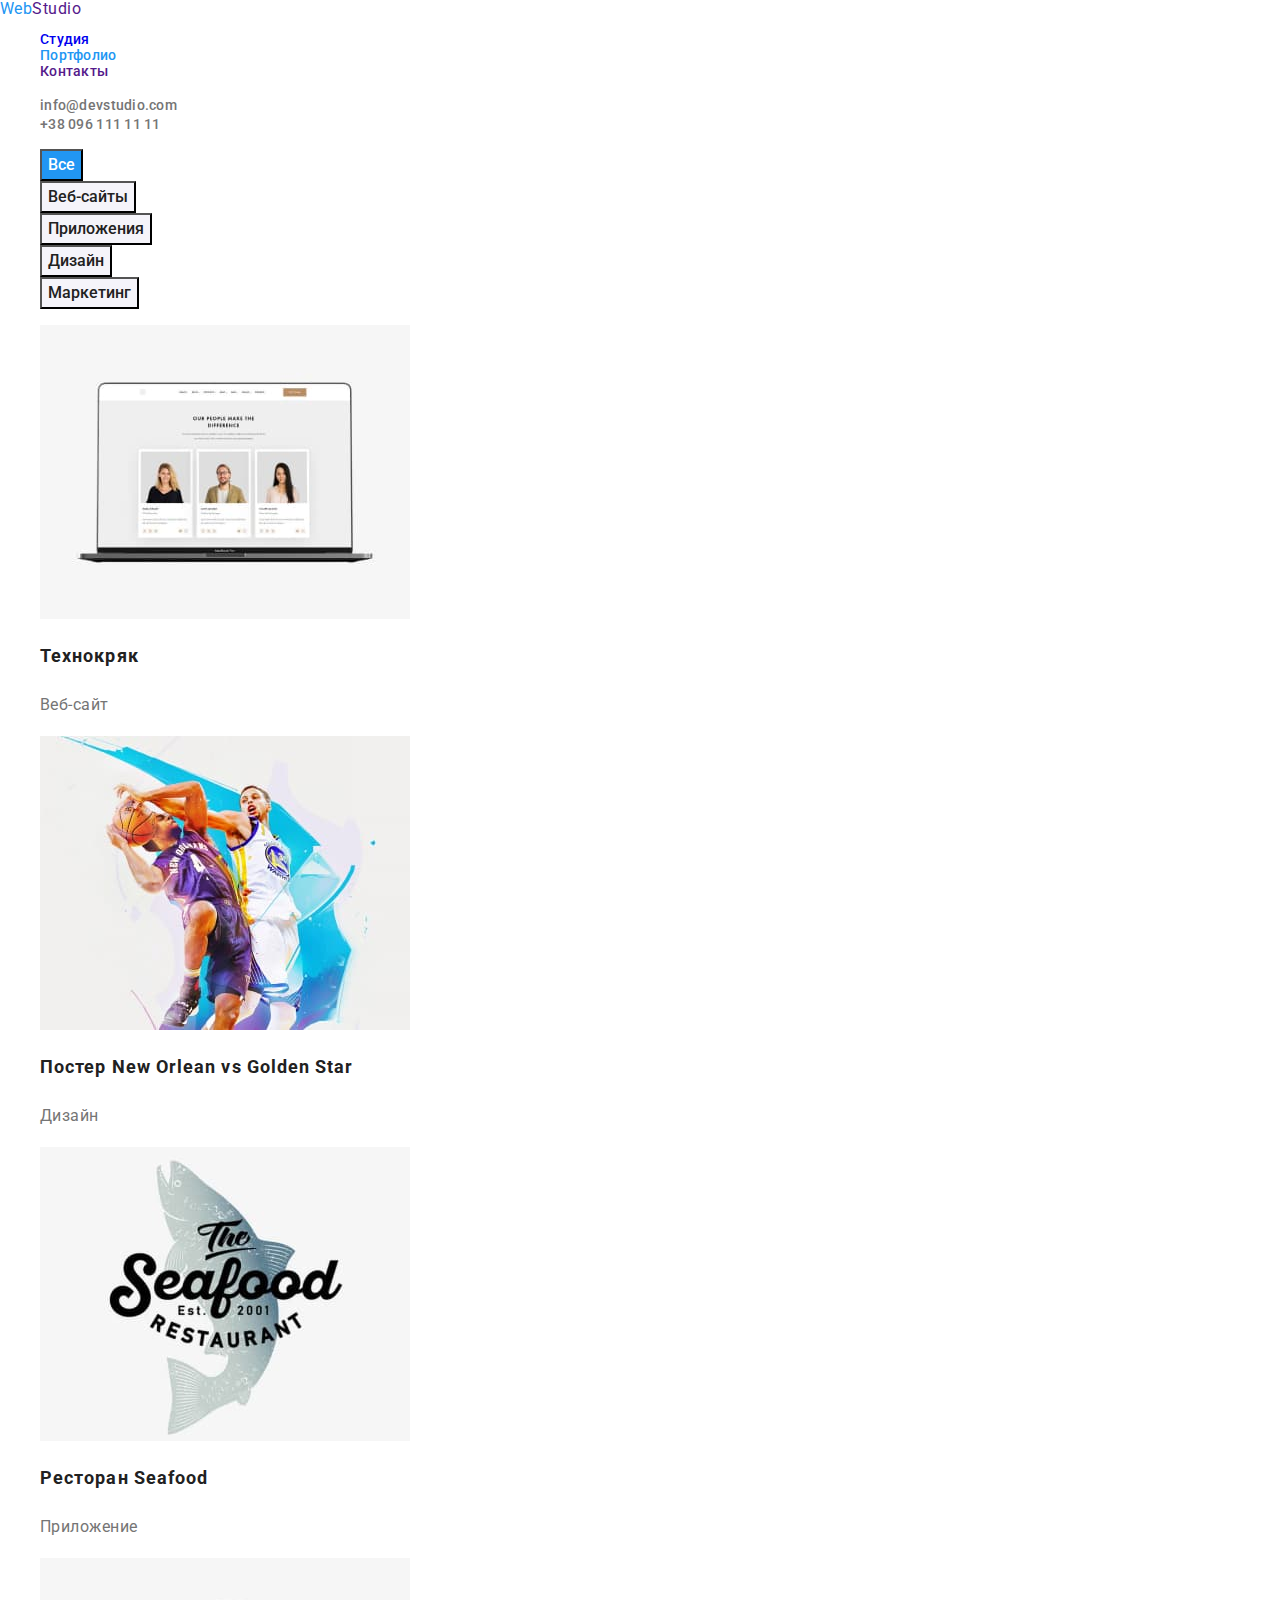
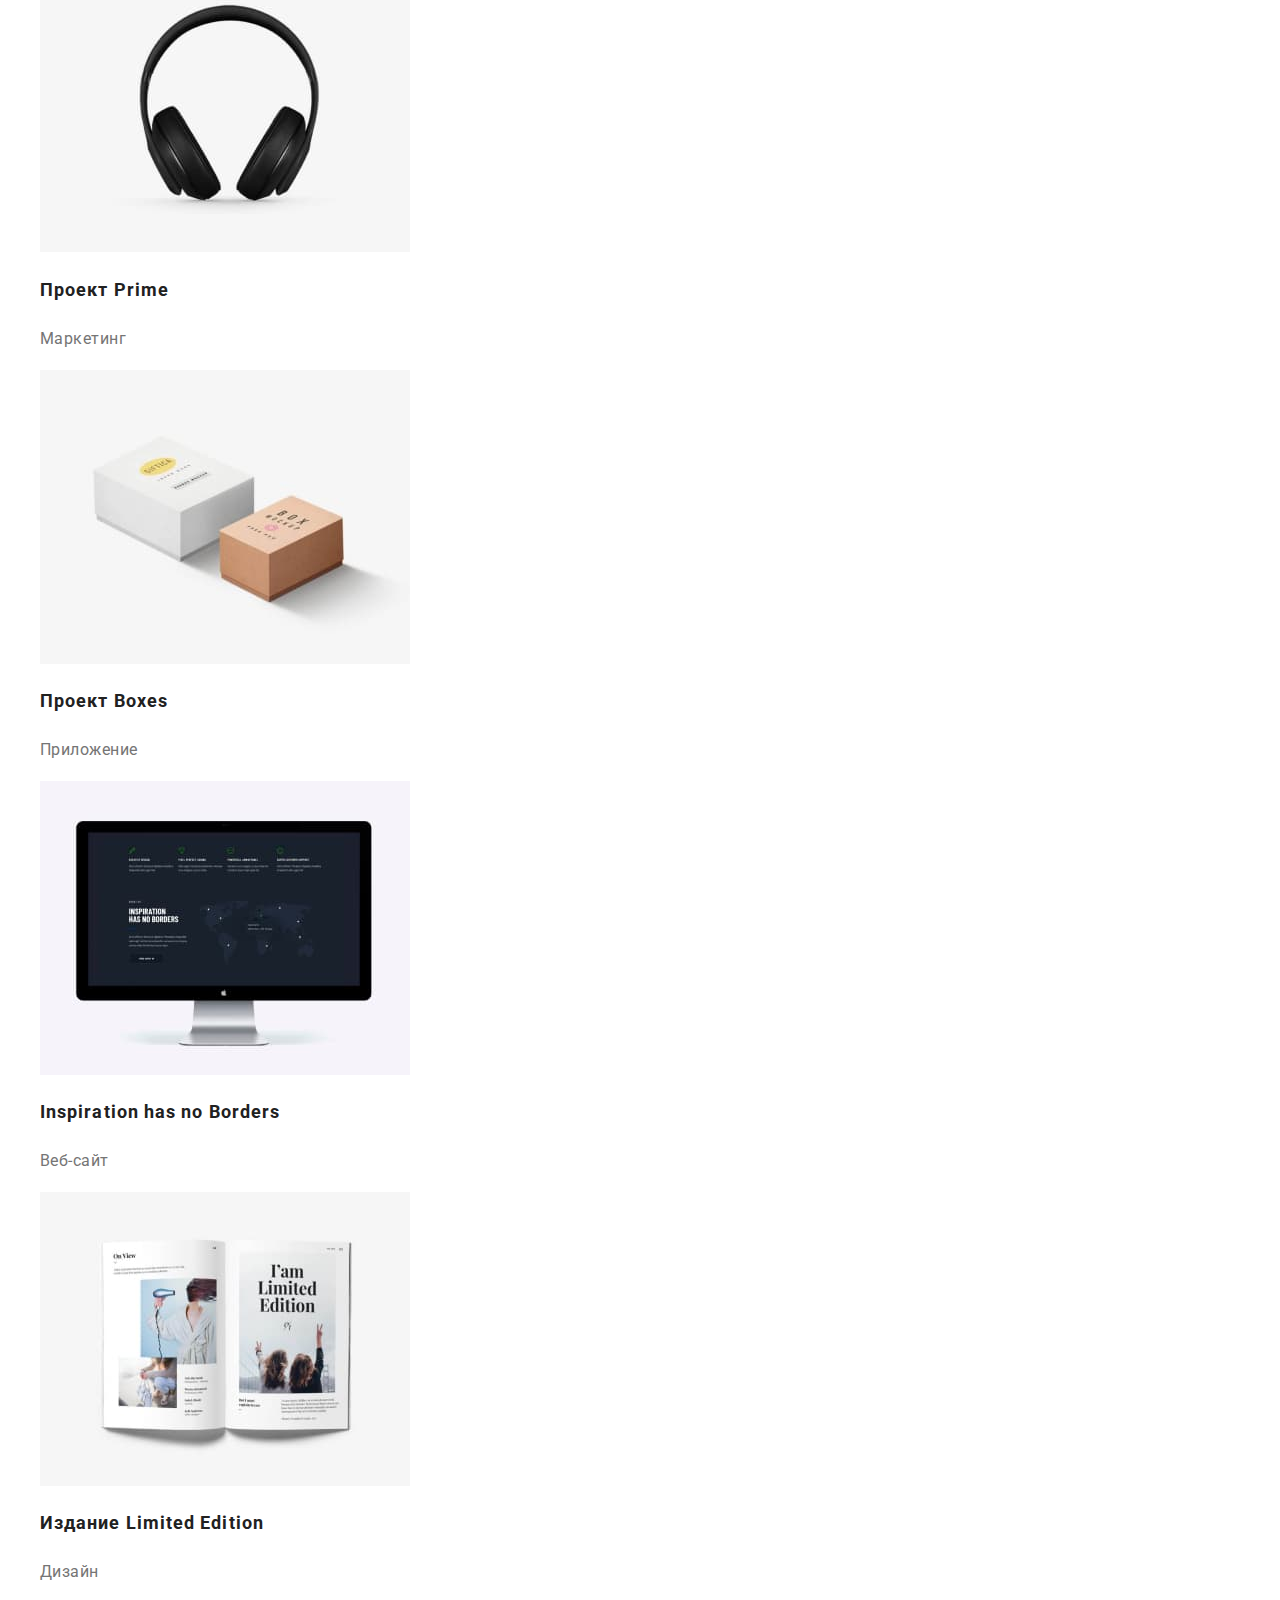
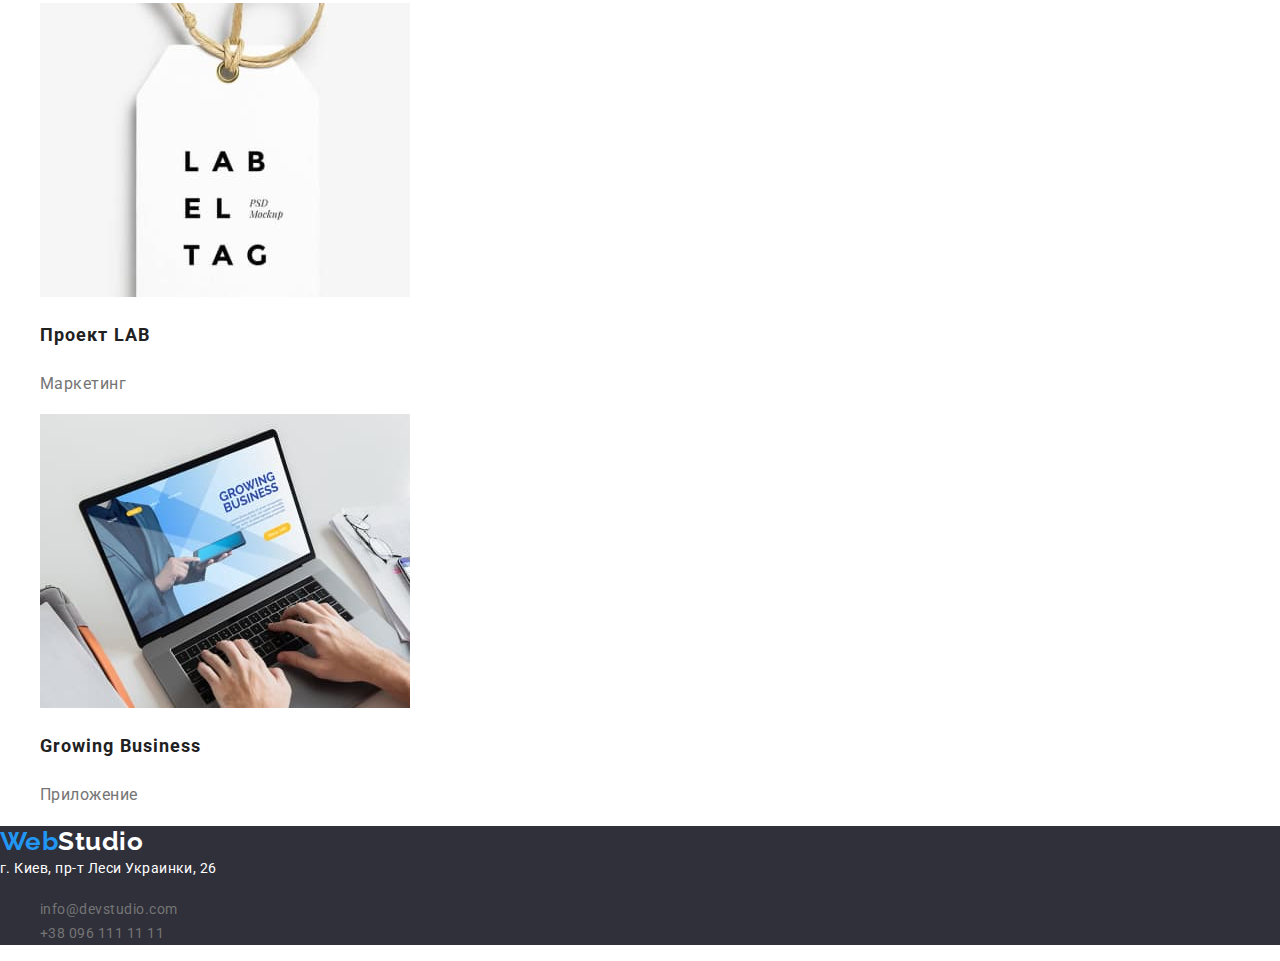
==== portfolio.html @ 4be56c25 "формирования основ цвета" ====
<!DOCTYPE html>
<html lang="en">
  <head>
    <meta charset="UTF-8" />
    <meta http-equiv="X-UA-Compatible" content="IE=edge" />
    <meta name="viewport" content="width=device-width, initial-scale=1.0" />
    <title>Portfolio</title>
    <link rel="preconnect" href="https://fonts.gstatic.com">
    <link href="https://fonts.googleapis.com/css2?family=Raleway:wght@700&family=Roboto:wght@400;500;700;900&display=swap"
        rel="stylesheet">
    <link rel="stylesheet" href="https://cdnjs.cloudflare.com/ajax/libs/modern-normalize/1.1.0/modern-normalize.css"
        integrity="sha512-Y0MM+V6ymRKN2zStTqzQ227DWhhp4Mzdo6gnlRnuaNCbc+YN/ZH0sBCLTM4M0oSy9c9VKiCvd4Jk44aCLrNS5Q=="
        crossorigin="anonymous" referrerpolicy="no-referrer"/>
    <link rel="stylesheet" href="./css/style.css">
</head>
  </head>
  <body>
    <!--Шапка проекта-->
    <header>
      <nav class="site-nav">
        <a class="logohttps://denis21333.github.io/goit-markup-hw-02/ link" href=""> <span class="logo-color">Web</span>Studio</a>
        <ul class="site-list list">
          <li><a class="site-link link" href="./index.html">Студия</a></li>
          <li><a class="site-link current link" href="">Портфолио</a></li>
          <li><a class="site-link link" href="">Контакты</a></li>
        </ul>
      </nav>

      <ul class="contact-list list">
        <li><a a class="contact-link link" href="mailto:info@devstudio.com">info@devstudio.com</a></li>
        <li><a a class="contact-link link" href="tel:+380961111111">+38 096 111 11 11</a></li>
      </ul>
    </header>
    <!--Основа портфолио-->
    <main>
      <h1 hidden>Скрытый заголовок</h1>
        <section class="our-work">
            <ul class="filter list">
              <li><button  class="filter-btn current " type="button">Все</button></li>
              <li><button class="filter-btn" type="button">Веб-сайты</button></li>
              <li><button class="filter-btn" type="button">Приложения</button></li>
              <li><button class="filter-btn" type="button">Дизайн</button></li>
              <li><button class="filter-btn" type="button">Маркетинг</button></li>
            </ul>
            <ul class="work-list list ">
              <li>
              
                  <img src="./images/portfolio/technokryak.jpg"  alt="technokryak" width="370" height="294" />
                  <h2 class="work-title">Технокряк</h2>
                  <p class="work-profession">Веб-сайт</p>
                
              </li>
              <li>
                  <img
                    src="./images/portfolio/new-orlean-vs-golden-star-poster.jpg"
                    alt="new-orlean-poster" width="370" height="294" />
                  <h2 class="work-title">Постер New Orlean vs Golden Star</h2>
                  <p class="work-profession">Дизайн</p>
              </li>
              <li>
                  <img
                    src="./images/portfolio/seafood-restaurant.jpg"
                    alt="seafood-restaurant" width="370" height="294" 
                  />
                  <h2 class="work-title">Ресторан Seafood</h2>
                  <p class="work-profession">Приложение</p>
              </li>
              <li>
                  <img
                    src="./images/portfolio/prime-project.jpg"
                    alt="prime-project" width="370" height="294" 
                  />
                  <h2 class="work-title">Проект Prime</h2>
                  <p class="work-profession" >Маркетинг</p>
              </li>
              <li>
                  <img
                    src="./images/portfolio/boxes-project.jpg"
                    alt="boxes-project" width="370" height="294" 
                  />
                  <h2 class="work-title" >Проект Boxes</h2>
                  <p class="work-profession">Приложение</p>
              </li>
              <li>
                  <img
                    src="./images/portfolio/inspiration-has-no-borders.jpg"
                    alt="inspiration-has-no-borders" width="370" height="294" 
                  />
                  <h2 class="work-title" >Inspiration has no Borders</h2>
                  <p class="work-profession">Веб-сайт</p>
              </li>
              <li>
                  <img
                    src="./images/portfolio/limited-edition.jpg"
                    alt="limited-edition" width="370" height="294" 
                  />
                  <h2 class="work-title" >Издание Limited Edition</h2>
                  <p class="work-profession">Дизайн</p>
              </li>
              <li>
                  <img src="./images/portfolio/lab-project.jpg" alt="lab-project" width="370" height="294" />
                  <h2 class="work-title">Проект LAB</h2>
                  <p class="work-profession">Маркетинг</p>
              </li>
              <li>
                  <img
                    src="./images/portfolio/growing-business.jpg"
                    alt="growing-business" width="370" height="294" 
                  />
                  <h2 class="work-title">Growing Business</h2>
                  <p class="work-profession">Приложение</p>
              </li>
            </ul>
          </section>
    </main>
    
    <!--Футер-->
    <footer  class="footer">
      <a class="footer-logo link" href=""><span class="logo-color">Web</span>Studio</a>
      <address class="address">
        <a class="address-link link"
          href="https://goo.gl/maps/BGYhrAwLSRzeAxM98"
          target="_blank"
          rel="noopener noreferrer"
          >г. Киев, пр-т Леси Украинки, 26</a
        >
        <ul class="footer-list list">
          <li>
            <a class="footer-link link" href="mailto:info@devstudio.com">info@devstudio.com</a>
          </li>
          <li>
            <a class="footer-link link" href="tel:+380961111111">+38 096 111 11 11</a>
          </li>
        </ul>
      </address>
    </footer>
  </body>
</html>
---- css/style.css ----
:root {
    --primary-text-color: #757575;
    --secondary-text-color: #212121;
    --accent-color: #2196f3;
    --primary-bg-color: #ffffff;
    --primary-bg-color-filter: #f5f4fa;
    --prinary-font-family: "Roboto", sant-serif;
    --secondary-font-family:"Raleway", sant-serif;
  }
  
  body {
    background-color: var(--primary-bg-color);
    color: var(--primary-text-color);
    font-family: var(--prinary-font-family);
    letter-spacing: 0.03em;
  }

  .list{
    list-style: none;
   }
 
   .link{
     text-decoration: none;
   }

/* Шапка проекта Webstudio*/
.logo{
  
font-family: var(--secondary-font-family);
font-weight: bold;
font-size: 26px;
line-height: 1.19;
color:var(--secondary-text-color);
}

.logo-color{
  color: var(--accent-color);
}

.site-list{ 
font-weight: 500;
font-size: 14px;
line-height: 1.14;
letter-spacing: 0.02em;
color: var(--secondary-text-color);
}

.site-link:hover,
.site-link:focus{
  color: var(--accent-color);
}

.site-link.current{
  color:var(--accent-color) ;
}

.contact-link {
font-weight: 500;
font-size: 14px;
line-height: 1.14;
letter-spacing: 0.02em;
color: var( --primary-text-color );
}

.contact-link:hover,
.contact-link:focus {
color: var(--accent-color);
}
/* сукция героик */
.hero{
  background-color: #2F303A;
  text-align: center;
}

.hero-title{
font-weight: 900;
font-size: 44px;
line-height: 1.36;
letter-spacing: 0.06em;
text-transform: uppercase;
color: var(--primary-bg-color);
}

.button{
font-weight: 700;
font-size: 16px;
line-height: 1.87;
letter-spacing: 0.06em;
color: #FFFFFF;
background-color: var(--accent-color);
}


.button:hover,
.button:hover{
background-color:#188CE8; 
}

/* секция будушего */
.title-features{
font-weight: bold;
font-size: 14px;
line-height: 16px;
text-transform: uppercase;
color:var(--secondary-text-color);
}

/* Робочая секция */
.section-title {
font-weight: bold;
font-size: 36px;
line-height: 1.16;
text-align: center;
color: var(--secondary-text-color);
}

/* Наша команда */

.team-section{
  background-color:  var(--primary-bg-color-filter);
}

.title {
font-weight: 500;
font-size: 16px;
line-height: 1.18;
text-align: center;
color: var(--secondary-text-color);
}

.profession{
font-size: 16px;
line-height: 1.18;
text-align: center;
color:var(--primary-text-color);

}  
/* Футер */
.footer{
  background-color:  #2F303A;
}

.footer-logo{
font-family: var(--secondary-font-family);
font-weight: bold;
font-size: 26px;
line-height: 1.19;
color:var(--primary-bg-color);
}

.footer-link{
font-style: normal;
font-weight: normal;
font-size: 14px;
line-height: 24px;
color: var(--primary-text-color);
}

.footer-link:hover,
.footer-link:focus{
  color: var(--primary-bg-color);
}

.address-link{
font-style: normal;
font-weight: normal;
font-size: 14px;
line-height: 1.71;
color: var(--primary-bg-color);
}

.address-link:hover,
.address-link:focus {
  color: var(--accent-color);
}


/* Портфолио */
.filter-btn.current {
background-color:var(--accent-color) ;
color: var(--primary-bg-color);
}
.filter-btn {
font-family: inherit;
font-weight: 500;
font-size: 16px;
line-height: 1.62;
background:var(--primary-bg-color-filter);
color: var(--secondary-text-color);
}

.filter-btn:hover,
.filter-btn:focus{
  background-color: var(--accent-color);
}

.work-title{
font-style: normal;
font-weight:700;
font-size: 18px;
line-height: 2;
letter-spacing: 0.06em;
color: var(--secondary-text-color);
}

.work-profession{
font-style: normal;
font-weight: normal;
font-size: 16px;
line-height: 1.87;
color: var(--primary-text-color);
}
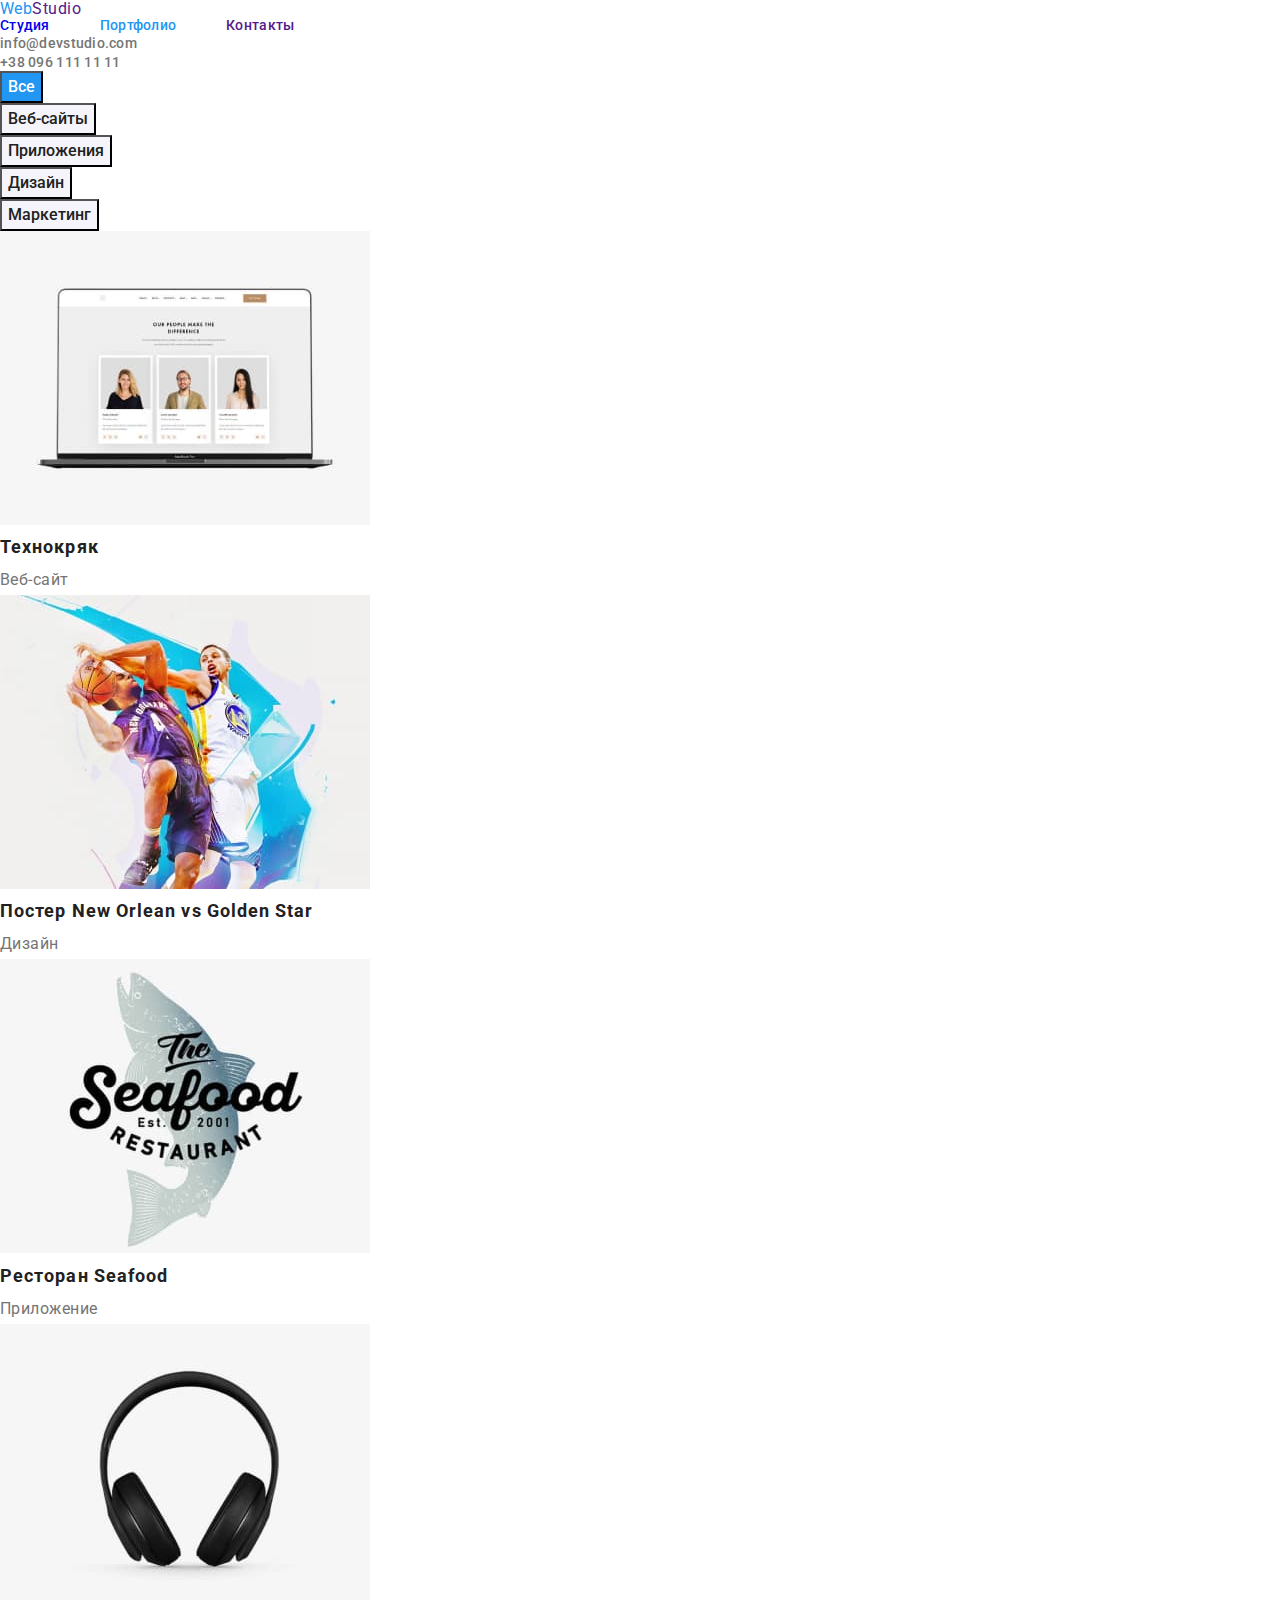
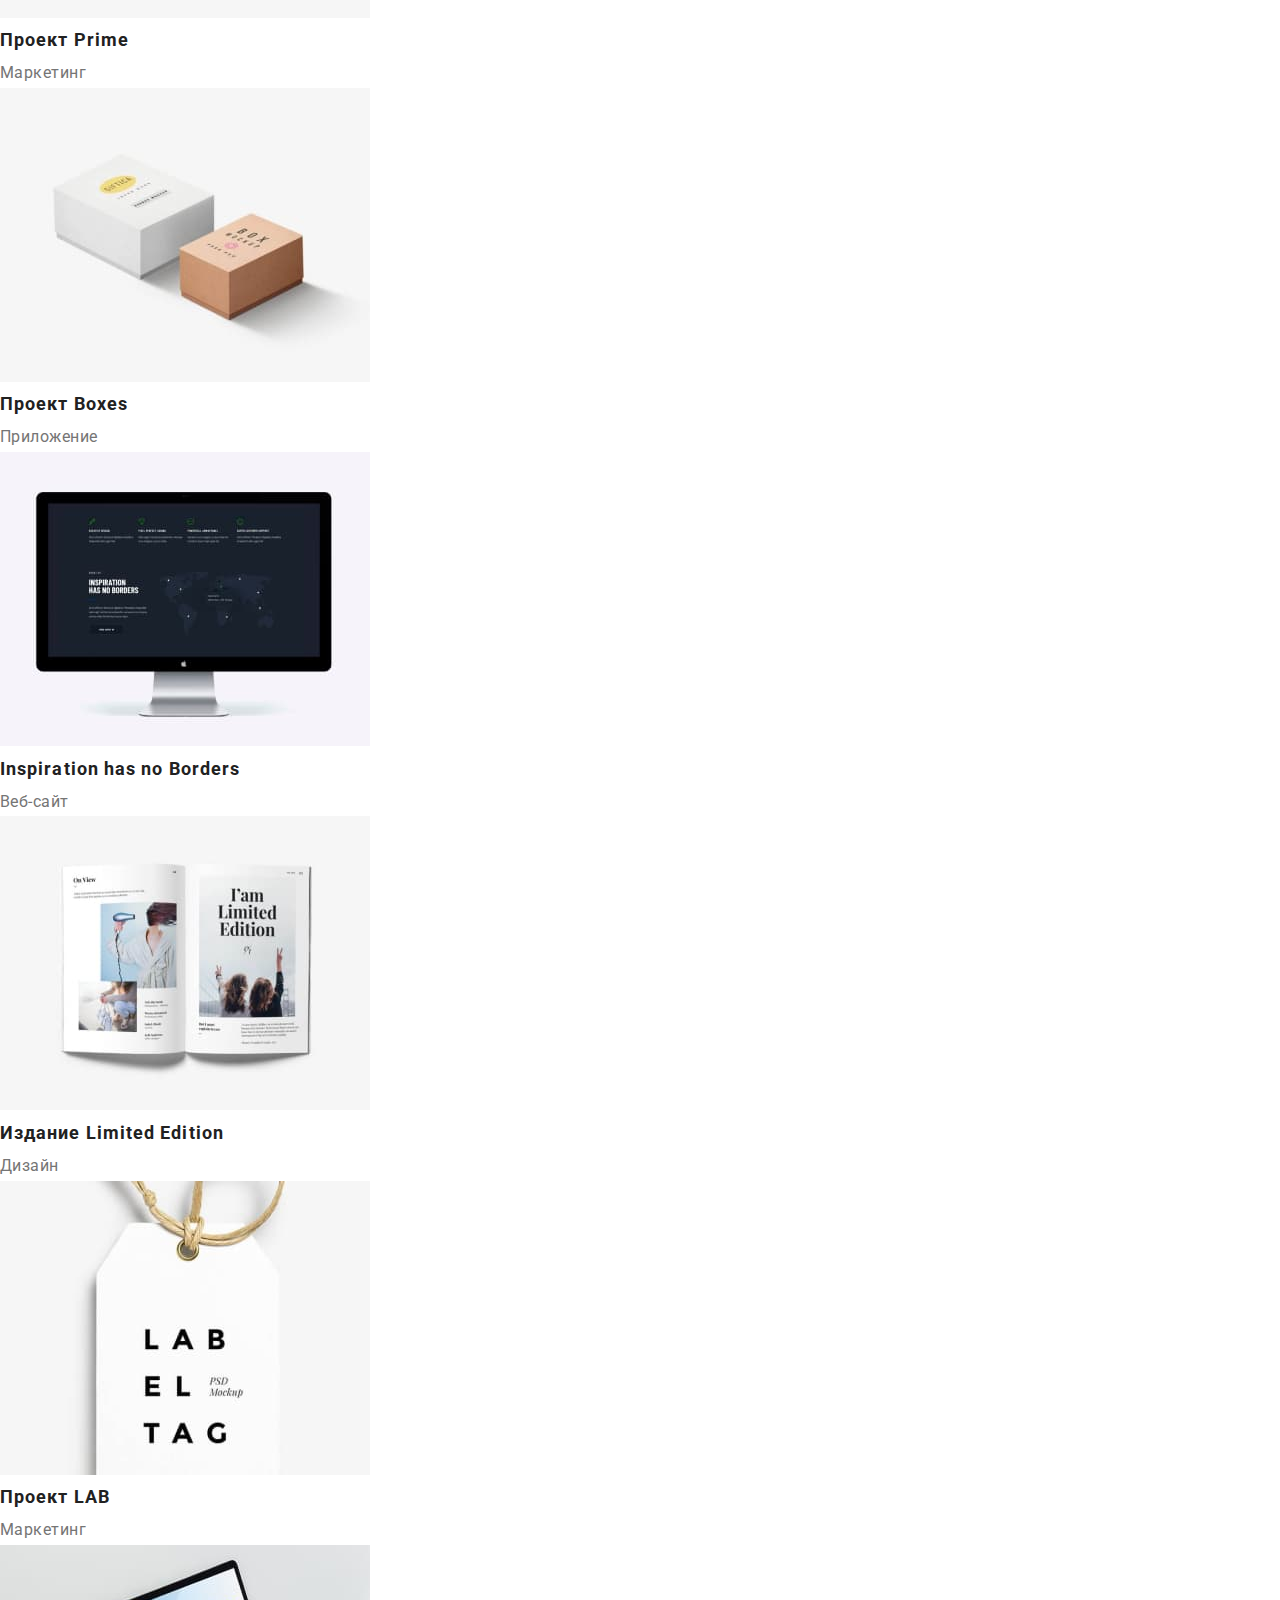
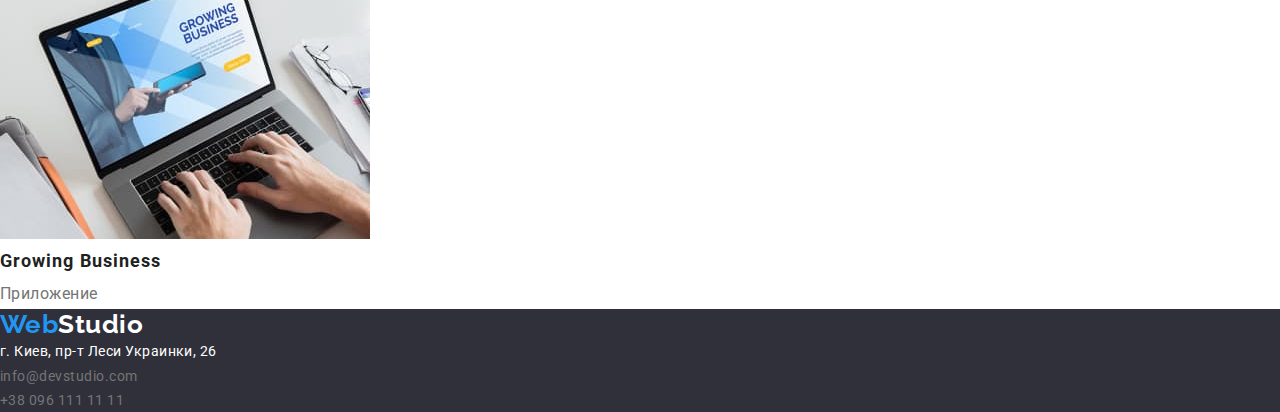
==== commit c6ff21f1: "формирования заголовков" ====
--- a/portfolio.html
+++ b/portfolio.html
@@ -11,30 +11,34 @@
     <link rel="stylesheet" href="https://cdnjs.cloudflare.com/ajax/libs/modern-normalize/1.1.0/modern-normalize.css"
         integrity="sha512-Y0MM+V6ymRKN2zStTqzQ227DWhhp4Mzdo6gnlRnuaNCbc+YN/ZH0sBCLTM4M0oSy9c9VKiCvd4Jk44aCLrNS5Q=="
         crossorigin="anonymous" referrerpolicy="no-referrer"/>
+    <link rel="stylesheet" href="https://cdnjs.cloudflare.com/ajax/libs/modern-normalize/1.1.0/modern-normalize.min.css" integrity="sha512-wpPYUAdjBVSE4KJnH1VR1HeZfpl1ub8YT/NKx4PuQ5NmX2tKuGu6U/JRp5y+Y8XG2tV+wKQpNHVUX03MfMFn9Q==" crossorigin="anonymous" referrerpolicy="no-referrer" />
     <link rel="stylesheet" href="./css/style.css">
 </head>
   </head>
   <body>
     <!--Шапка проекта-->
     <header>
-      <nav class="site-nav">
-        <a class="logohttps://denis21333.github.io/goit-markup-hw-02/ link" href=""> <span class="logo-color">Web</span>Studio</a>
-        <ul class="site-list list">
-          <li><a class="site-link link" href="./index.html">Студия</a></li>
-          <li><a class="site-link current link" href="">Портфолио</a></li>
-          <li><a class="site-link link" href="">Контакты</a></li>
+      <div>
+        <nav class="site-nav">
+          <a class="logohttps://denis21333.github.io/goit-markup-hw-02/ link" href=""> <span class="logo-color">Web</span>Studio</a>
+          <ul class="site-list list">
+            <li><a class="site-link link" href="./index.html">Студия</a></li>
+            <li><a class="site-link current link" href="">Портфолио</a></li>
+            <li><a class="site-link link" href="">Контакты</a></li>
+          </ul>
+        </nav>
+  
+        <ul class="contact-list list">
+          <li><a a class="contact-link link" href="mailto:info@devstudio.com">info@devstudio.com</a></li>
+          <li><a a class="contact-link link" href="tel:+380961111111">+38 096 111 11 11</a></li>
         </ul>
-      </nav>
-
-      <ul class="contact-list list">
-        <li><a a class="contact-link link" href="mailto:info@devstudio.com">info@devstudio.com</a></li>
-        <li><a a class="contact-link link" href="tel:+380961111111">+38 096 111 11 11</a></li>
-      </ul>
+      </div>
     </header>
     <!--Основа портфолио-->
     <main>
       <h1 hidden>Скрытый заголовок</h1>
         <section class="our-work">
+          <div>
             <ul class="filter list">
               <li><button  class="filter-btn current " type="button">Все</button></li>
               <li><button class="filter-btn" type="button">Веб-сайты</button></li>
@@ -111,28 +115,33 @@
                   <p class="work-profession">Приложение</p>
               </li>
             </ul>
+
+          </div>
+            
           </section>
     </main>
     
     <!--Футер-->
     <footer  class="footer">
-      <a class="footer-logo link" href=""><span class="logo-color">Web</span>Studio</a>
-      <address class="address">
-        <a class="address-link link"
-          href="https://goo.gl/maps/BGYhrAwLSRzeAxM98"
-          target="_blank"
-          rel="noopener noreferrer"
-          >г. Киев, пр-т Леси Украинки, 26</a
-        >
-        <ul class="footer-list list">
-          <li>
-            <a class="footer-link link" href="mailto:info@devstudio.com">info@devstudio.com</a>
-          </li>
-          <li>
-            <a class="footer-link link" href="tel:+380961111111">+38 096 111 11 11</a>
-          </li>
-        </ul>
-      </address>
+      <div>
+        <a class="footer-logo link" href=""><span class="logo-color">Web</span>Studio</a>
+        <address class="address">
+          <a class="address-link link"
+            href="https://goo.gl/maps/BGYhrAwLSRzeAxM98"
+            target="_blank"
+            rel="noopener noreferrer"
+            >г. Киев, пр-т Леси Украинки, 26</a
+          >
+          <ul class="footer-list list">
+            <li>
+              <a class="footer-link link" href="mailto:info@devstudio.com">info@devstudio.com</a>
+            </li>
+            <li>
+              <a class="footer-link link" href="tel:+380961111111">+38 096 111 11 11</a>
+            </li>
+          </ul>
+        </address>
+      </div>
     </footer>
   </body>
 </html>
--- a/css/style.css
+++ b/css/style.css
@@ -15,6 +15,23 @@
     letter-spacing: 0.03em;
   }
 
+  h1,
+  h2,
+  h3,
+  h4,
+  h5,
+  h6,
+  p{
+    margin-top: 0;
+    margin-bottom: 0;
+  }
+
+  ul,ol{
+    margin-top: 0;
+    margin-bottom: 0;
+    padding-left: 0;
+  }
+
   .list{
     list-style: none;
    }
@@ -37,13 +54,19 @@
   color: var(--accent-color);
 }
 
-.site-list{ 
+.site-list{
+display: flex; 
 font-weight: 500;
 font-size: 14px;
 line-height: 1.14;
 letter-spacing: 0.02em;
 color: var(--secondary-text-color);
 }
+
+.site-link{
+  margin-right: 50px ;
+}
+
 
 .site-link:hover,
 .site-link:focus{
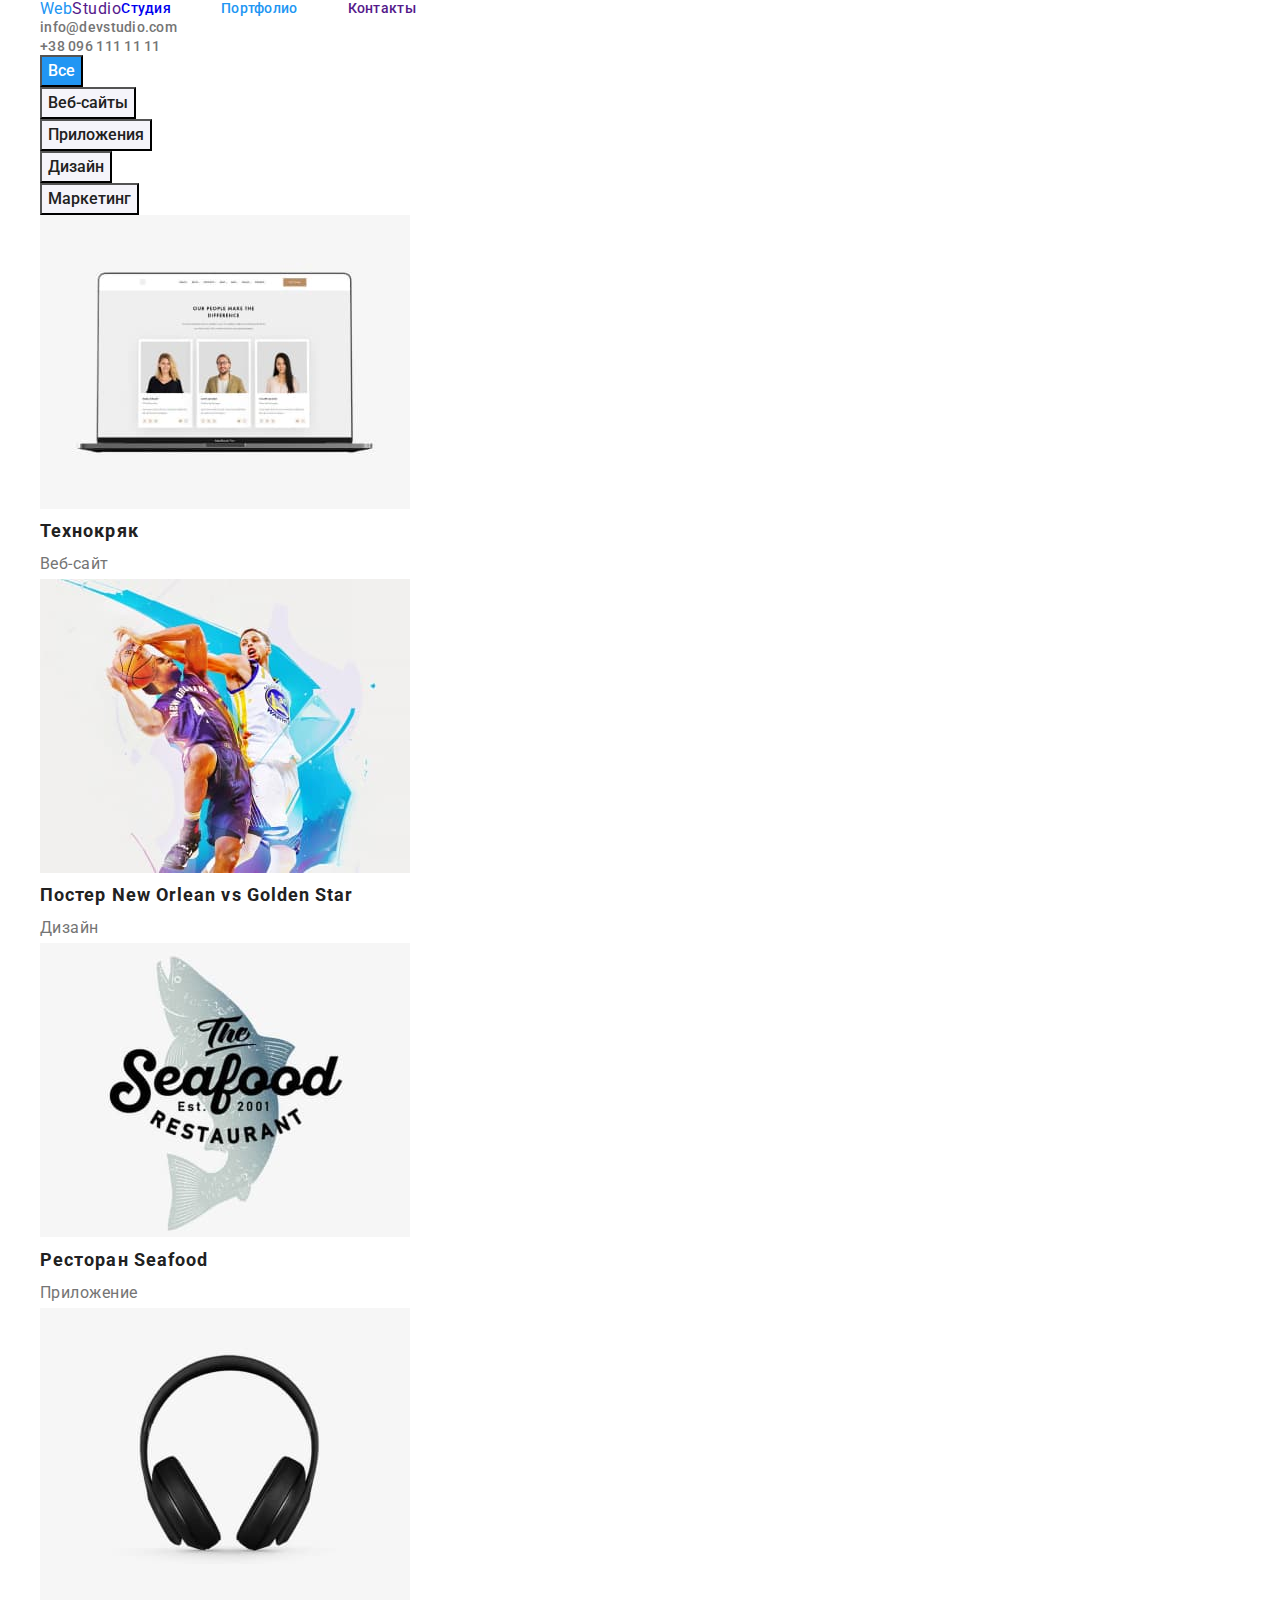
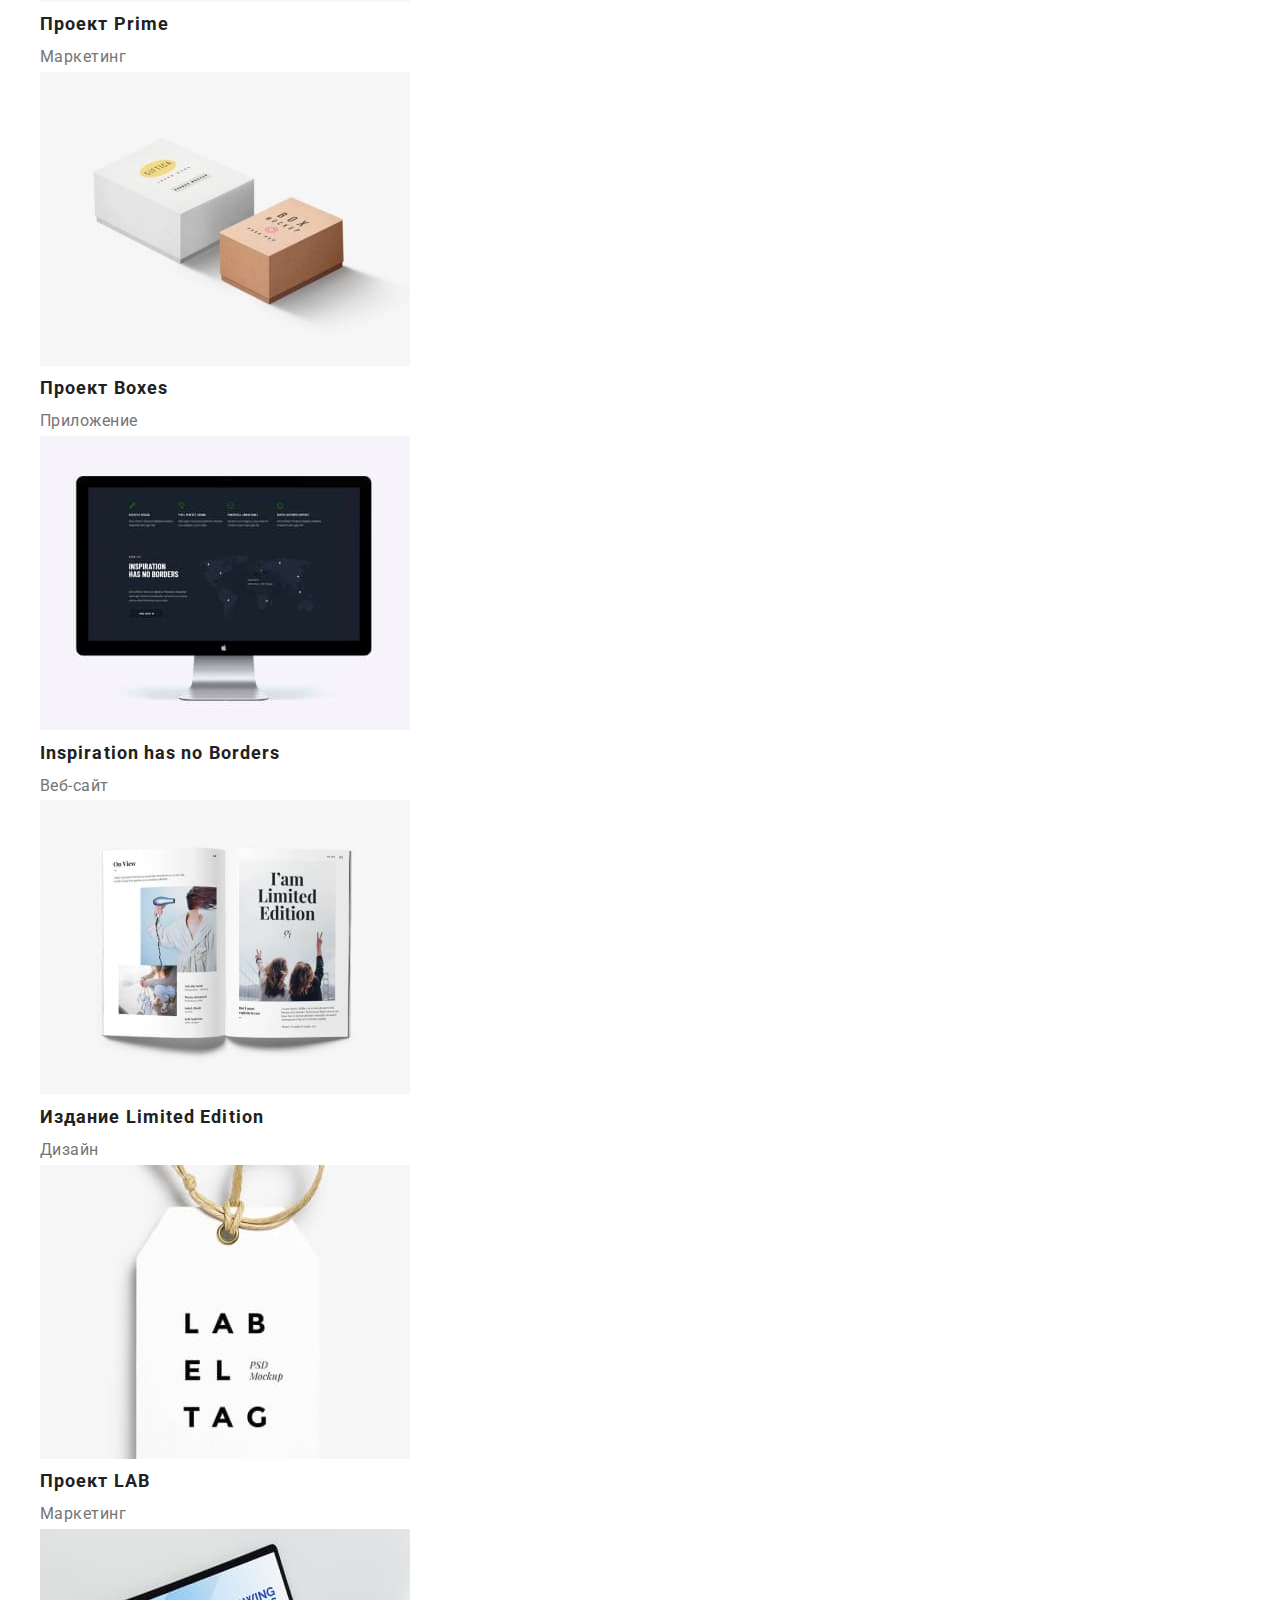
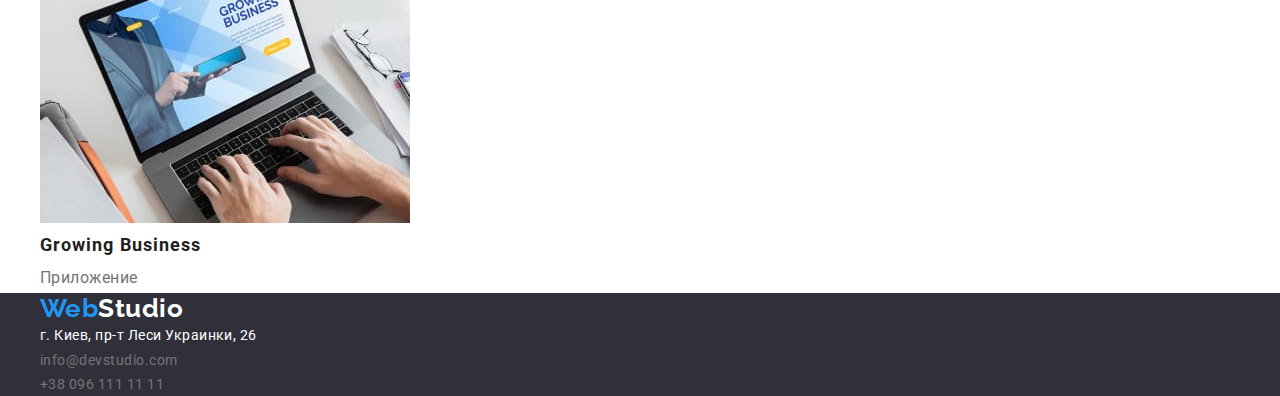
==== commit d36cccd0: "стили" ====
--- a/portfolio.html
+++ b/portfolio.html
@@ -17,8 +17,7 @@
   </head>
   <body>
     <!--Шапка проекта-->
-    <header>
-      <div>
+    <header><div class="container">
         <nav class="site-nav">
           <a class="logohttps://denis21333.github.io/goit-markup-hw-02/ link" href=""> <span class="logo-color">Web</span>Studio</a>
           <ul class="site-list list">
@@ -32,13 +31,11 @@
           <li><a a class="contact-link link" href="mailto:info@devstudio.com">info@devstudio.com</a></li>
           <li><a a class="contact-link link" href="tel:+380961111111">+38 096 111 11 11</a></li>
         </ul>
-      </div>
-    </header>
+      </div></header>
     <!--Основа портфолио-->
     <main>
       <h1 hidden>Скрытый заголовок</h1>
-        <section class="our-work">
-          <div>
+        <section class="our-work"><div class="container">
             <ul class="filter list">
               <li><button  class="filter-btn current " type="button">Все</button></li>
               <li><button class="filter-btn" type="button">Веб-сайты</button></li>
@@ -116,14 +113,11 @@
               </li>
             </ul>
 
-          </div>
-            
-          </section>
+          </div></section>
     </main>
     
     <!--Футер-->
-    <footer  class="footer">
-      <div>
+    <footer  class="footer"><div class="container">
         <a class="footer-logo link" href=""><span class="logo-color">Web</span>Studio</a>
         <address class="address">
           <a class="address-link link"
@@ -141,7 +135,6 @@
             </li>
           </ul>
         </address>
-      </div>
-    </footer>
+      </div></footer>
   </body>
 </html>
--- a/css/style.css
+++ b/css/style.css
@@ -41,8 +41,7 @@
    }
 
 /* Шапка проекта Webstudio*/
-.logo{
-  
+.logo{ 
 font-family: var(--secondary-font-family);
 font-weight: bold;
 font-size: 26px;
@@ -54,8 +53,9 @@
   color: var(--accent-color);
 }
 
+
 .site-list{
-display: flex; 
+display: flex;
 font-weight: 500;
 font-size: 14px;
 line-height: 1.14;
@@ -88,7 +88,14 @@
 .contact-link:hover,
 .contact-link:focus {
 color: var(--accent-color);
-}
+
+}
+
+.site-nav{
+  display: flex;
+  align-items: center;
+}
+
 /* сукция героик */
 .hero{
   background-color: #2F303A;
@@ -233,3 +240,9 @@
 line-height: 1.87;
 color: var(--primary-text-color);
 }
+
+.container{
+  width: 1200px;
+  margin-left:auto ;
+  margin-right: auto;
+}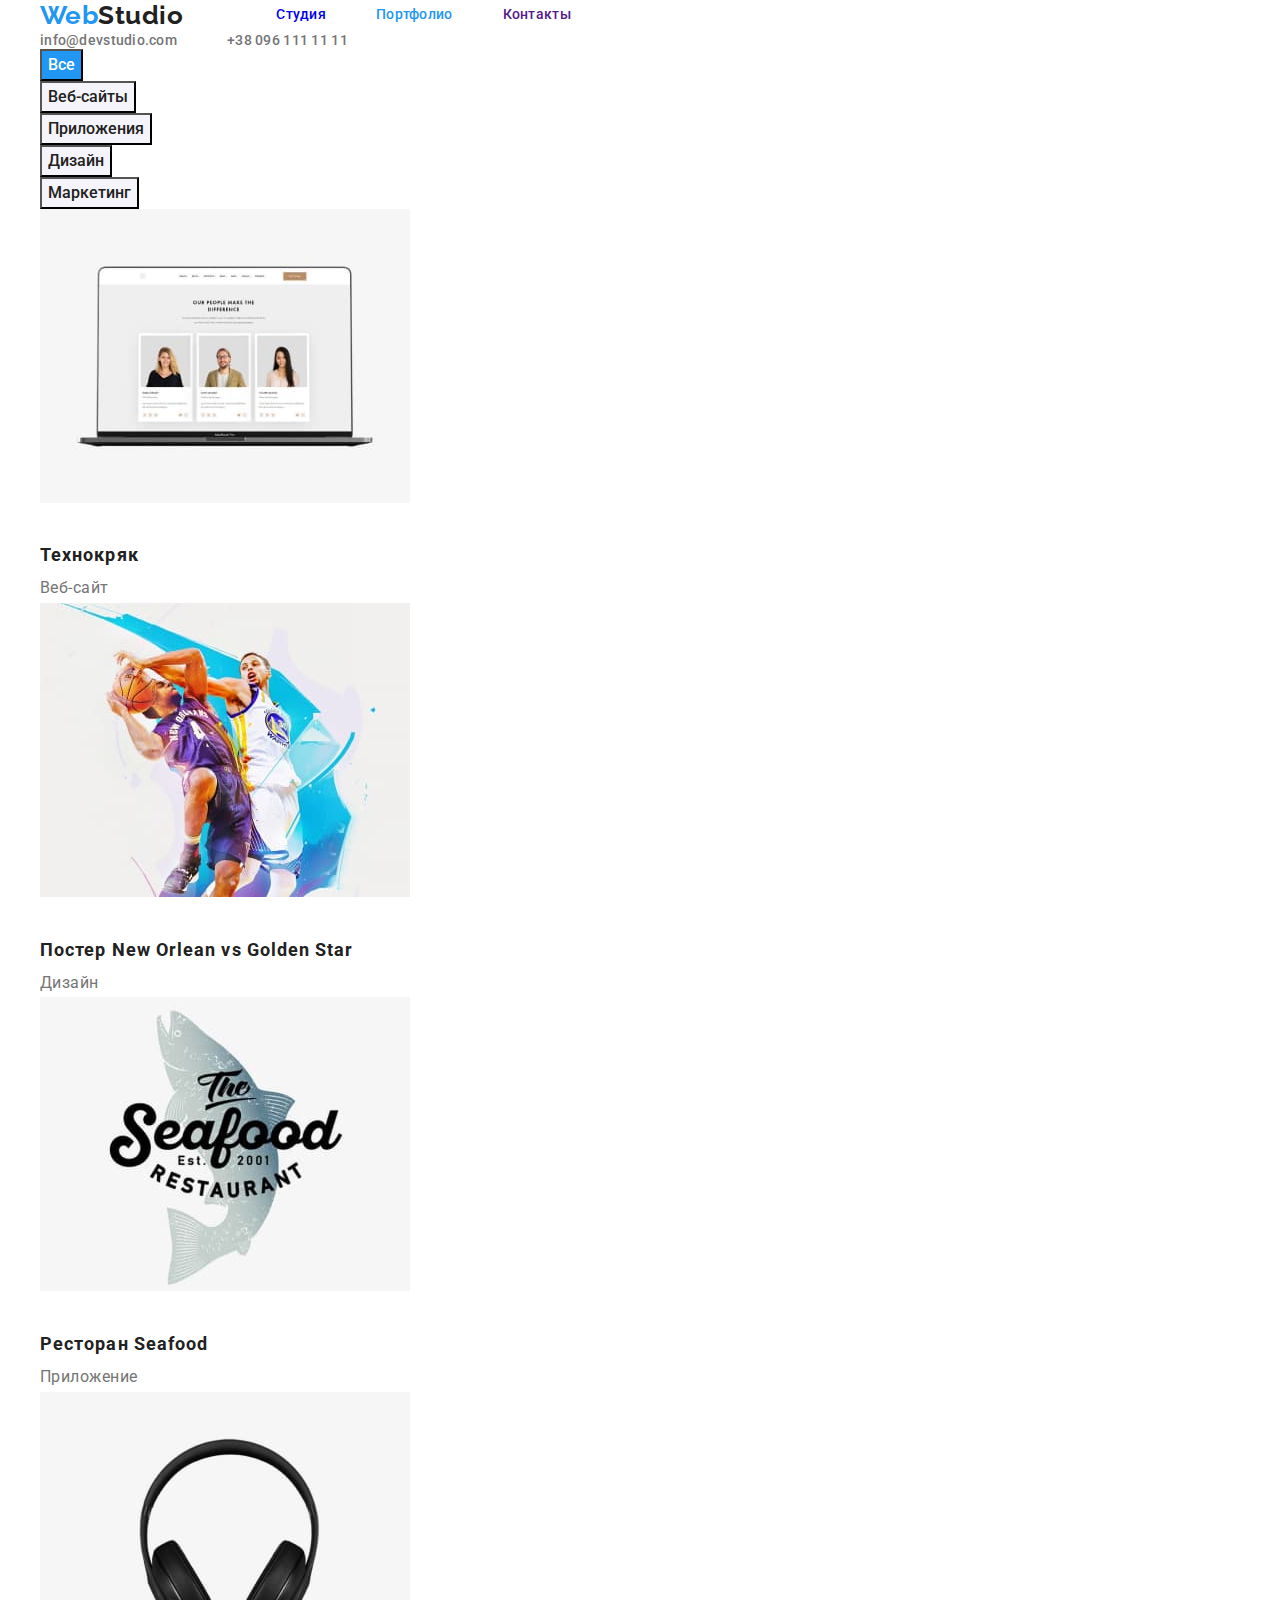
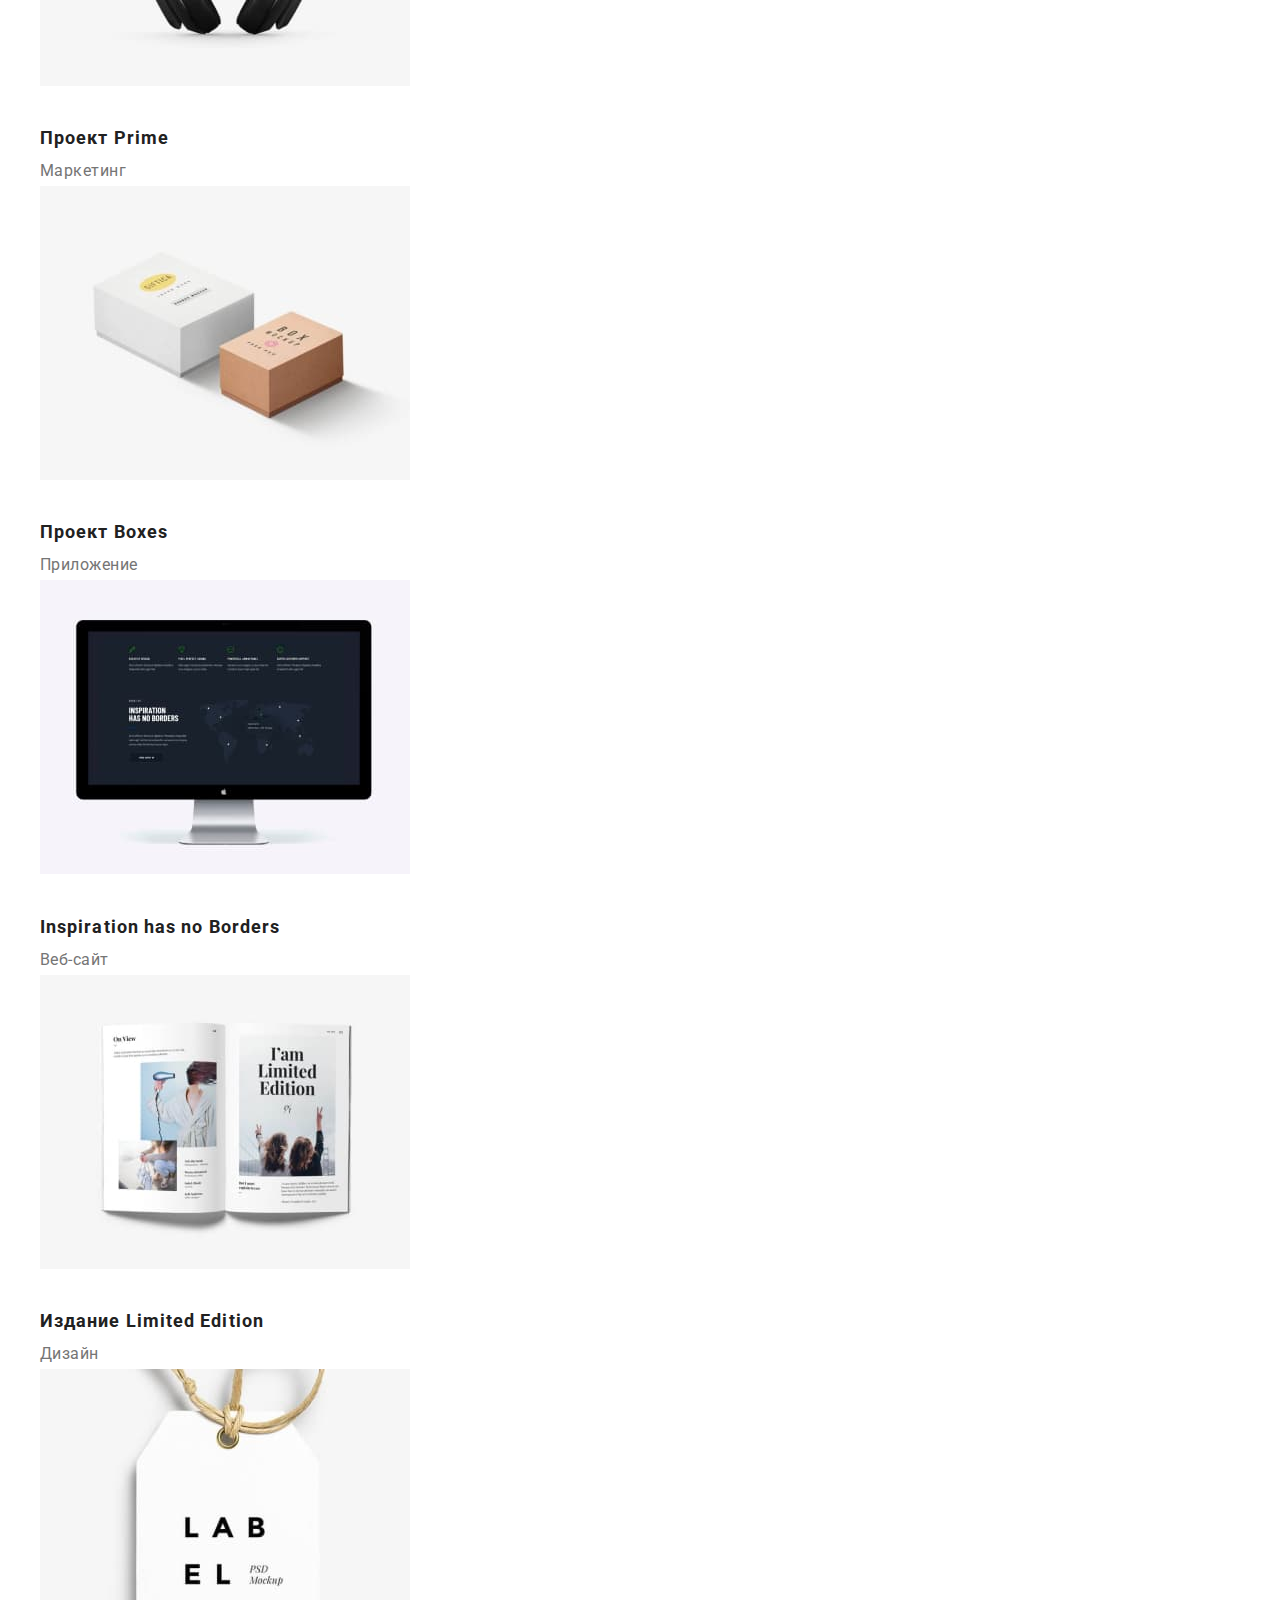
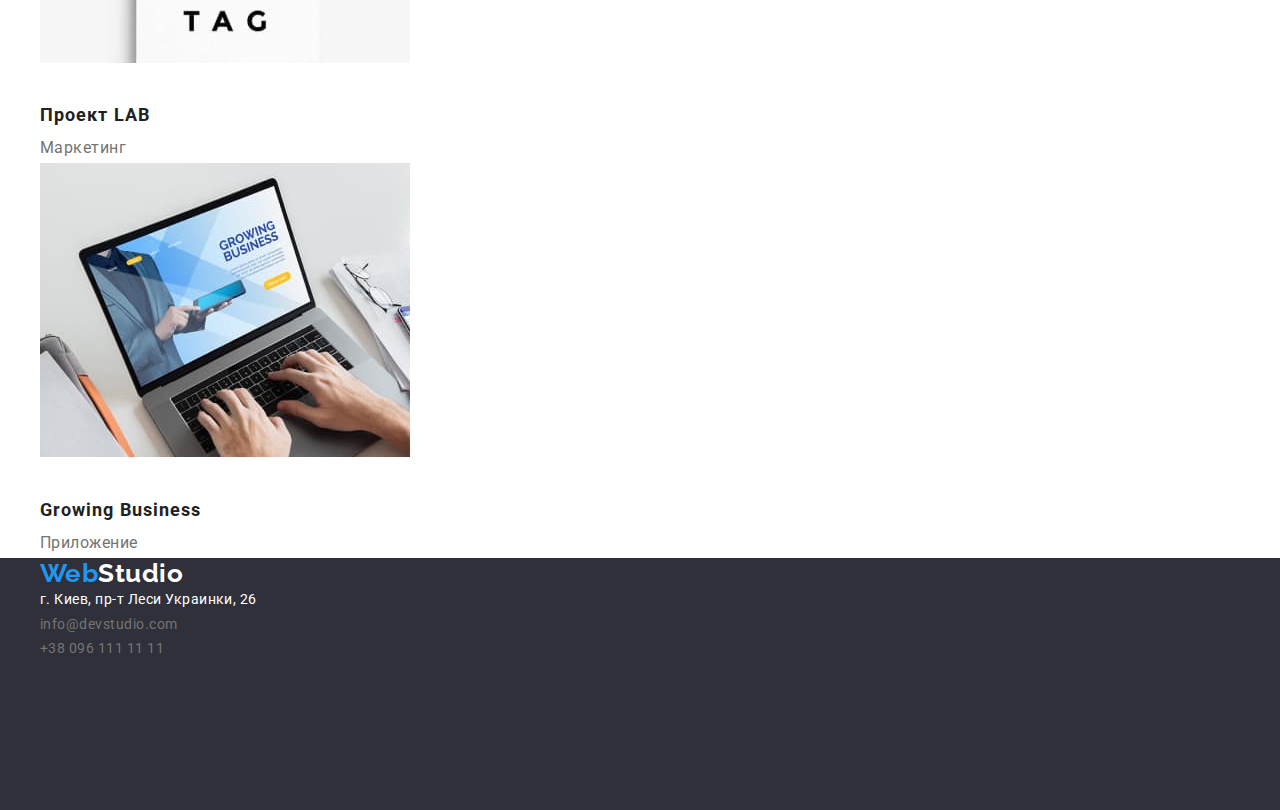
==== commit aad1ba89: "оформление секций" ====
--- a/portfolio.html
+++ b/portfolio.html
@@ -17,9 +17,9 @@
   </head>
   <body>
     <!--Шапка проекта-->
-    <header><div class="container">
+    <header class="header" ><div class="container">
         <nav class="site-nav">
-          <a class="logohttps://denis21333.github.io/goit-markup-hw-02/ link" href=""> <span class="logo-color">Web</span>Studio</a>
+          <a class="logo link" href=""> <span class="logo-color">Web</span>Studio</a>
           <ul class="site-list list">
             <li><a class="site-link link" href="./index.html">Студия</a></li>
             <li><a class="site-link current link" href="">Портфолио</a></li>
@@ -43,22 +43,22 @@
               <li><button class="filter-btn" type="button">Дизайн</button></li>
               <li><button class="filter-btn" type="button">Маркетинг</button></li>
             </ul>
-            <ul class="work-list list ">
-              <li>
+            <ul class="works-list list ">
+              <li class="works-title">
               
                   <img src="./images/portfolio/technokryak.jpg"  alt="technokryak" width="370" height="294" />
                   <h2 class="work-title">Технокряк</h2>
                   <p class="work-profession">Веб-сайт</p>
                 
               </li>
-              <li>
+              <li class="works-title">
                   <img
                     src="./images/portfolio/new-orlean-vs-golden-star-poster.jpg"
                     alt="new-orlean-poster" width="370" height="294" />
                   <h2 class="work-title">Постер New Orlean vs Golden Star</h2>
                   <p class="work-profession">Дизайн</p>
               </li>
-              <li>
+              <li class="works-title">
                   <img
                     src="./images/portfolio/seafood-restaurant.jpg"
                     alt="seafood-restaurant" width="370" height="294" 
@@ -66,7 +66,7 @@
                   <h2 class="work-title">Ресторан Seafood</h2>
                   <p class="work-profession">Приложение</p>
               </li>
-              <li>
+              <li class="works-title">
                   <img
                     src="./images/portfolio/prime-project.jpg"
                     alt="prime-project" width="370" height="294" 
@@ -74,7 +74,7 @@
                   <h2 class="work-title">Проект Prime</h2>
                   <p class="work-profession" >Маркетинг</p>
               </li>
-              <li>
+              <li class="works-title">
                   <img
                     src="./images/portfolio/boxes-project.jpg"
                     alt="boxes-project" width="370" height="294" 
@@ -82,7 +82,7 @@
                   <h2 class="work-title" >Проект Boxes</h2>
                   <p class="work-profession">Приложение</p>
               </li>
-              <li>
+              <li class="works-title">
                   <img
                     src="./images/portfolio/inspiration-has-no-borders.jpg"
                     alt="inspiration-has-no-borders" width="370" height="294" 
@@ -90,7 +90,7 @@
                   <h2 class="work-title" >Inspiration has no Borders</h2>
                   <p class="work-profession">Веб-сайт</p>
               </li>
-              <li>
+              <li class="works-title">
                   <img
                     src="./images/portfolio/limited-edition.jpg"
                     alt="limited-edition" width="370" height="294" 
@@ -98,12 +98,12 @@
                   <h2 class="work-title" >Издание Limited Edition</h2>
                   <p class="work-profession">Дизайн</p>
               </li>
-              <li>
+              <li class="works-title">
                   <img src="./images/portfolio/lab-project.jpg" alt="lab-project" width="370" height="294" />
                   <h2 class="work-title">Проект LAB</h2>
                   <p class="work-profession">Маркетинг</p>
               </li>
-              <li>
+              <li class="works-title">
                   <img
                     src="./images/portfolio/growing-business.jpg"
                     alt="growing-business" width="370" height="294" 
--- a/css/style.css
+++ b/css/style.css
@@ -42,6 +42,7 @@
 
 /* Шапка проекта Webstudio*/
 .logo{ 
+margin-right:93px ;
 font-family: var(--secondary-font-family);
 font-weight: bold;
 font-size: 26px;
@@ -78,6 +79,7 @@
 }
 
 .contact-link {
+margin-right:50px ;
 font-weight: 500;
 font-size: 14px;
 line-height: 1.14;
@@ -94,15 +96,24 @@
 .site-nav{
   display: flex;
   align-items: center;
-}
+
+}
+
+ .contact-list{
+  display: flex;
+  align-items: center;
+}
+
 
 /* сукция героик */
 .hero{
-  background-color: #2F303A;
-  text-align: center;
+height: 600px;
+background-color: #2F303A;
+text-align: center;
 }
 
 .hero-title{
+padding-top:200px ;
 font-weight: 900;
 font-size: 44px;
 line-height: 1.36;
@@ -112,6 +123,7 @@
 }
 
 .button{
+margin-top: 40px;
 font-weight: 700;
 font-size: 16px;
 line-height: 1.87;
@@ -128,6 +140,7 @@
 
 /* секция будушего */
 .title-features{
+margin-bottom: 10px;
 font-weight: bold;
 font-size: 14px;
 line-height: 16px;
@@ -135,8 +148,21 @@
 color:var(--secondary-text-color);
 }
 
+.features-list{
+  display: flex;
+  align-items: center;
+  margin-top: 94px;
+
+}
+
+.features-paragraph {
+  
+  margin-right: 30px;
+}
+
 /* Робочая секция */
 .section-title {
+margin-top: 94px;
 font-weight: bold;
 font-size: 36px;
 line-height: 1.16;
@@ -144,10 +170,21 @@
 color: var(--secondary-text-color);
 }
 
+.work-list{
+  display: flex;
+  align-items: center;
+}
+.work-title{
+  margin-right:30px ;
+  margin-top: 30px;
+}
+
+
 /* Наша команда */
 
 .team-section{
-  background-color:  var(--primary-bg-color-filter);
+height: 648px;
+background-color:  var(--primary-bg-color-filter);
 }
 
 .title {
@@ -165,8 +202,34 @@
 color:var(--primary-text-color);
 
 }  
+
+.section-team-title{
+padding-top: 94px;
+font-weight: bold;
+font-size: 36px;
+line-height: 1.16;
+text-align: center;
+color: var(--secondary-text-color);
+}
+
+
+.team-list{
+  display: flex;
+  align-items: center;
+}
+
+
+.team-title{
+  margin-right:30px ;
+  margin-top: 50px;
+}
+
+
+
+
 /* Футер */
 .footer{
+  height: 252px;
   background-color:  #2F303A;
 }
 
@@ -203,6 +266,7 @@
 .address-link:focus {
   color: var(--accent-color);
 }
+
 
 
 /* Портфолио */
@@ -245,4 +309,5 @@
   width: 1200px;
   margin-left:auto ;
   margin-right: auto;
-}+}
+
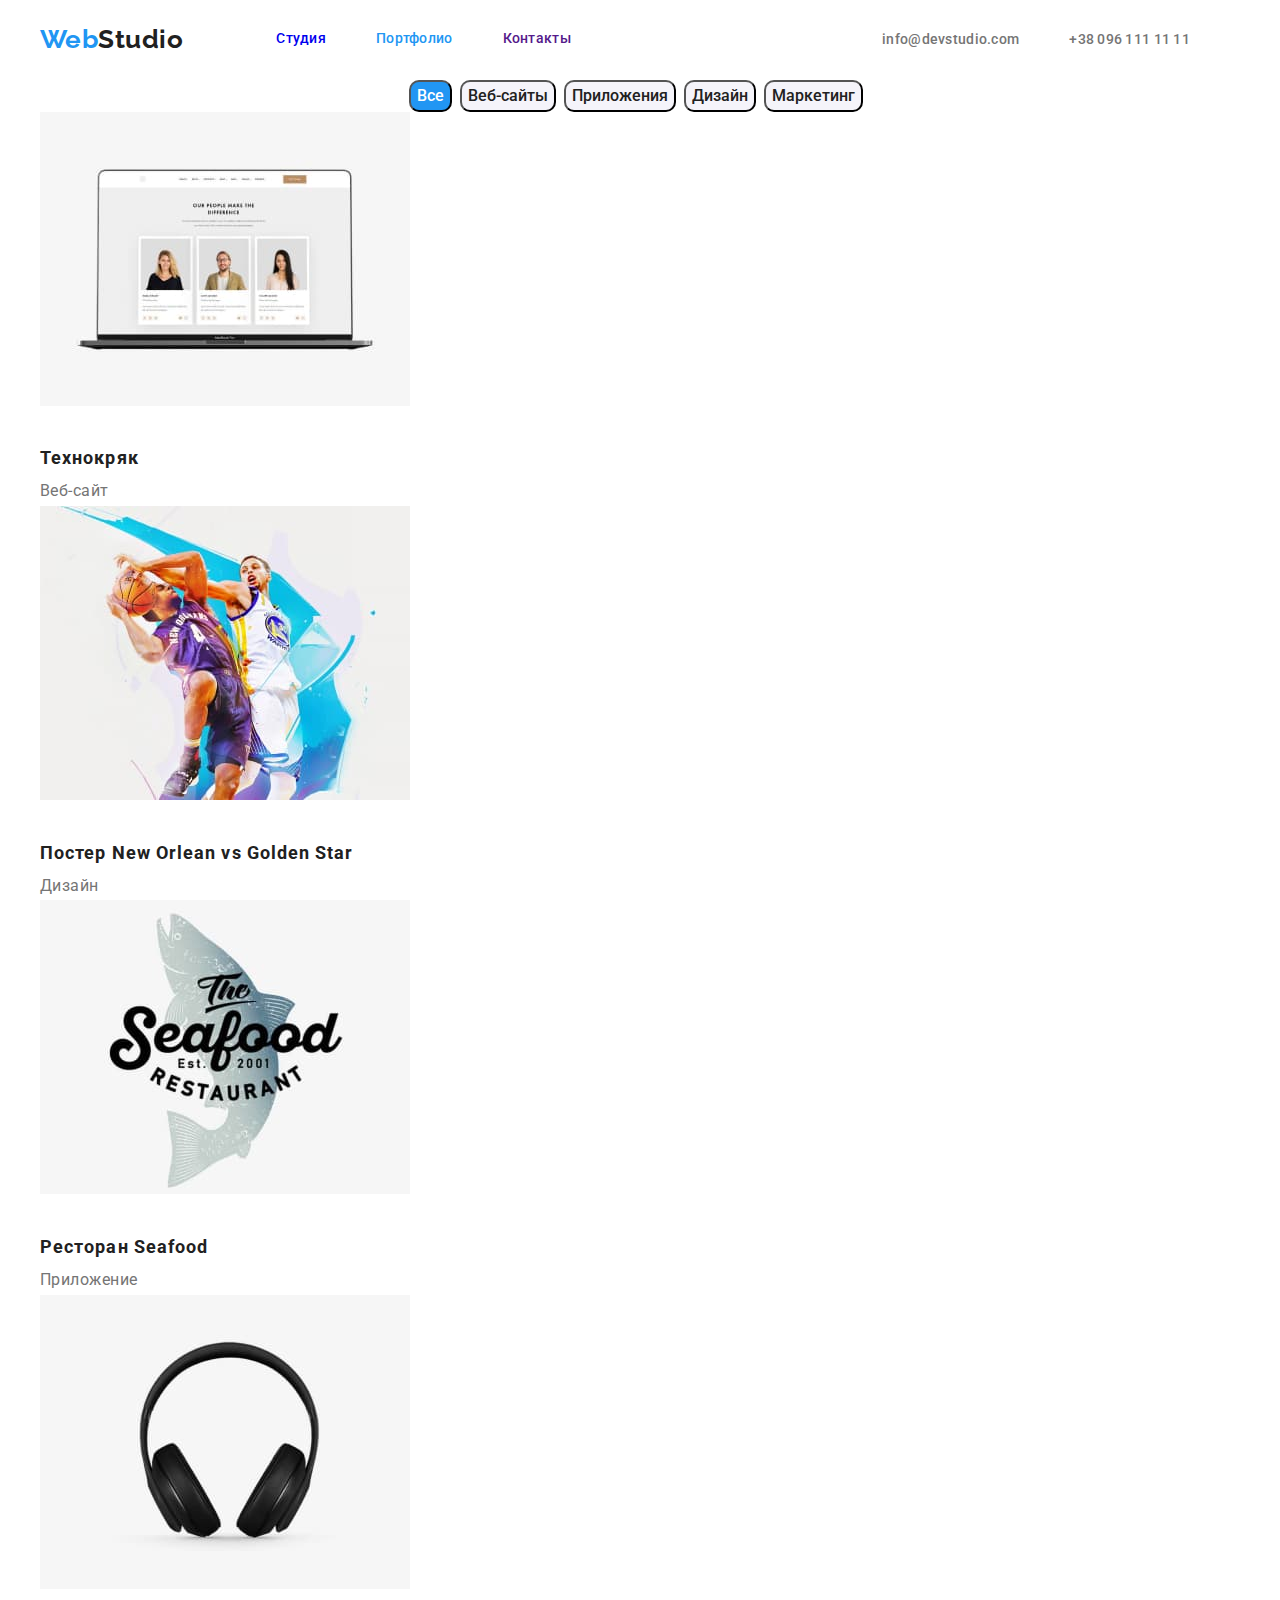
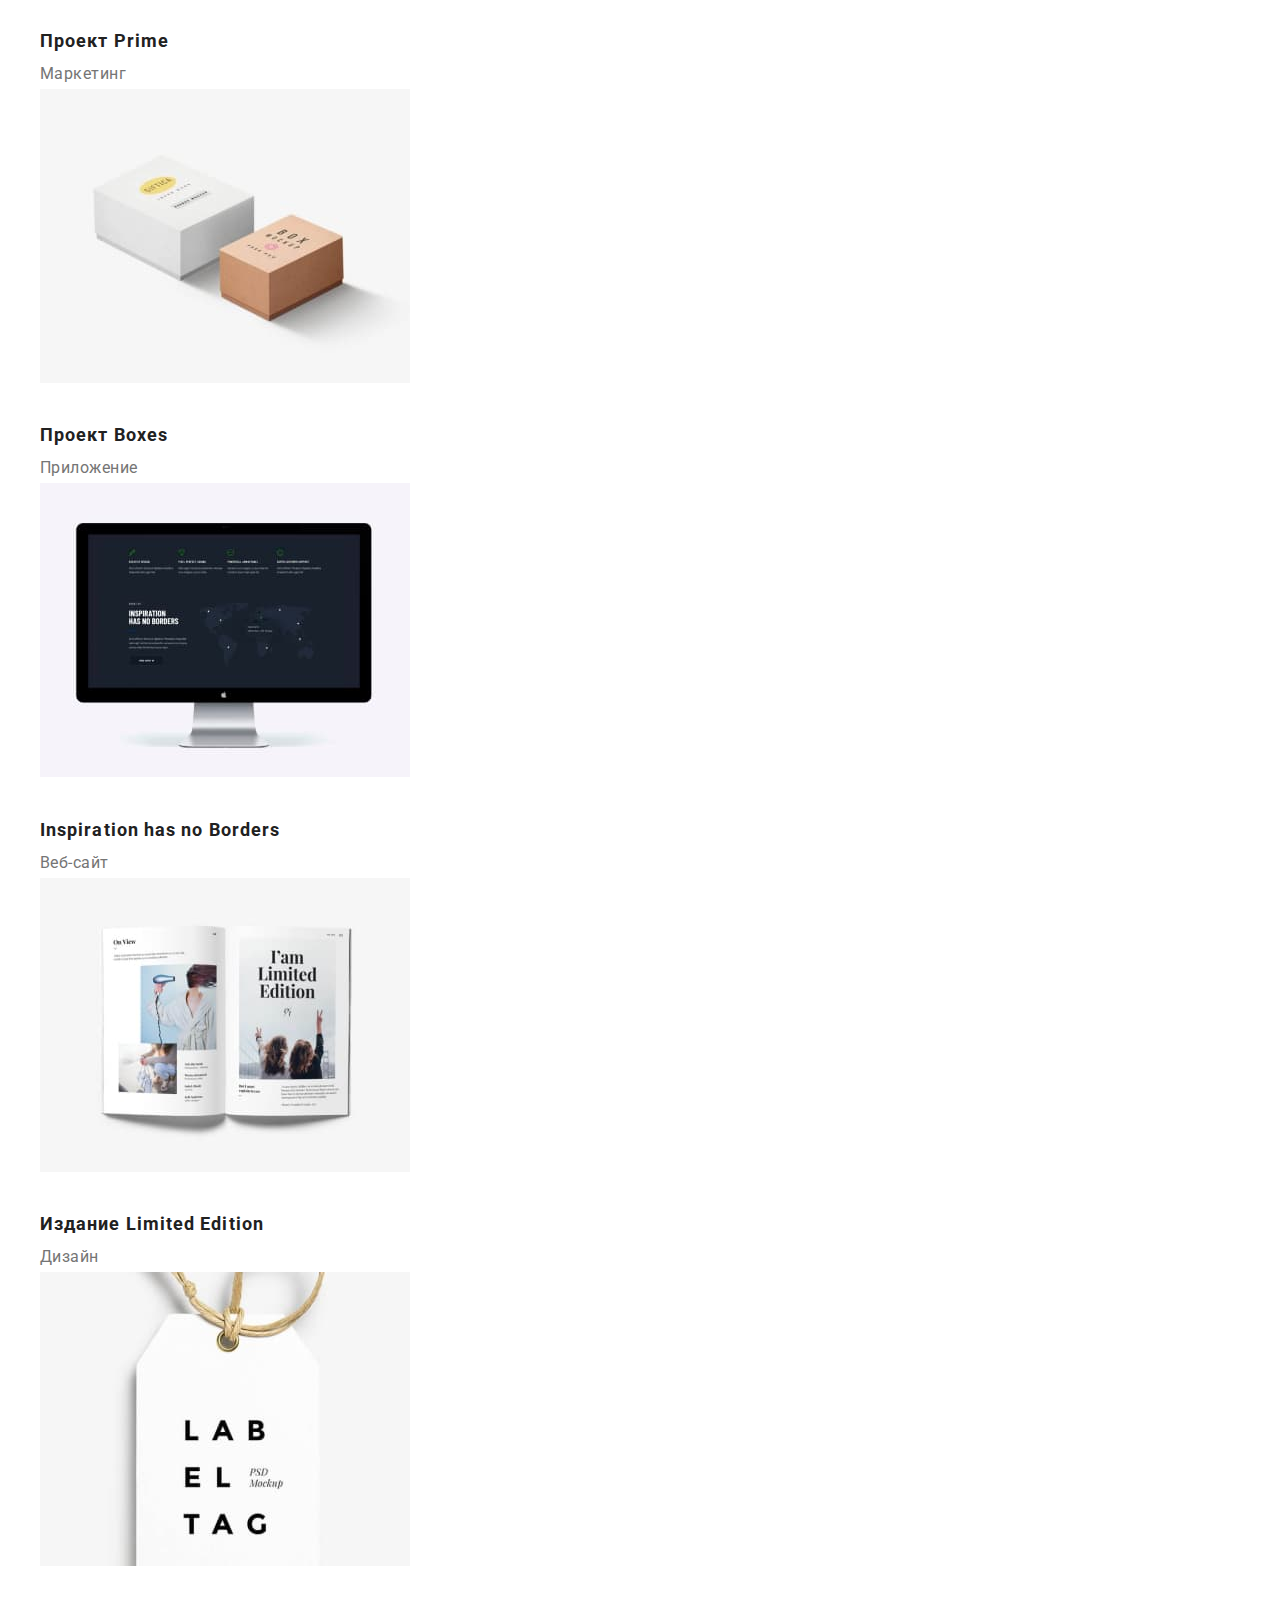
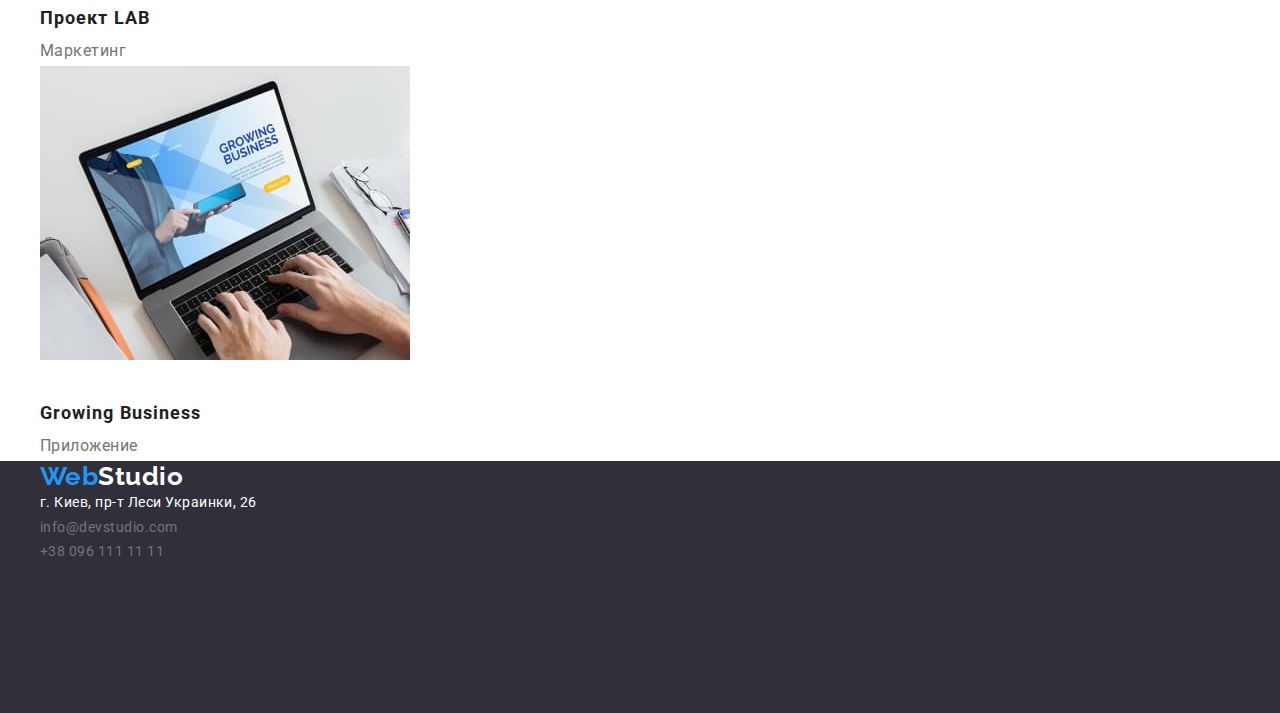
==== commit e64e2853: "цвет" ====
--- a/portfolio.html
+++ b/portfolio.html
@@ -17,7 +17,8 @@
   </head>
   <body>
     <!--Шапка проекта-->
-    <header class="header" ><div class="container">
+    <header class="header" >
+      <div class="container header-container">
         <nav class="site-nav">
           <a class="logo link" href=""> <span class="logo-color">Web</span>Studio</a>
           <ul class="site-list list">
@@ -31,11 +32,13 @@
           <li><a a class="contact-link link" href="mailto:info@devstudio.com">info@devstudio.com</a></li>
           <li><a a class="contact-link link" href="tel:+380961111111">+38 096 111 11 11</a></li>
         </ul>
-      </div></header>
+      </div>
+    </header>
     <!--Основа портфолио-->
     <main>
       <h1 hidden>Скрытый заголовок</h1>
-        <section class="our-work"><div class="container">
+        <section class="our-work">
+          <div class="container">
             <ul class="filter list">
               <li><button  class="filter-btn current " type="button">Все</button></li>
               <li><button class="filter-btn" type="button">Веб-сайты</button></li>
@@ -113,11 +116,13 @@
               </li>
             </ul>
 
-          </div></section>
+          </div>
+        </section>
     </main>
     
     <!--Футер-->
-    <footer  class="footer"><div class="container">
+    <footer  class="footer">
+      <div class="container">
         <a class="footer-logo link" href=""><span class="logo-color">Web</span>Studio</a>
         <address class="address">
           <a class="address-link link"
@@ -135,6 +140,7 @@
             </li>
           </ul>
         </address>
-      </div></footer>
+      </div>
+    </footer>
   </body>
 </html>
--- a/css/style.css
+++ b/css/style.css
@@ -102,6 +102,15 @@
  .contact-list{
   display: flex;
   align-items: center;
+  margin-left: auto;
+}
+
+.header-container{
+  display: flex;
+  align-items: center;
+  margin-top:24px ;
+  margin-bottom:25px;
+  
 }
 
 
@@ -305,9 +314,21 @@
 color: var(--primary-text-color);
 }
 
+
 .container{
   width: 1200px;
   margin-left:auto ;
   margin-right: auto;
-}
-
+ 
+}
+
+.filter {
+  display: flex;
+  justify-content: center;
+  border-radius: 4px ;
+}
+
+.filter-btn {
+  border-radius: 10px ;
+  margin-right: 8px ;
+}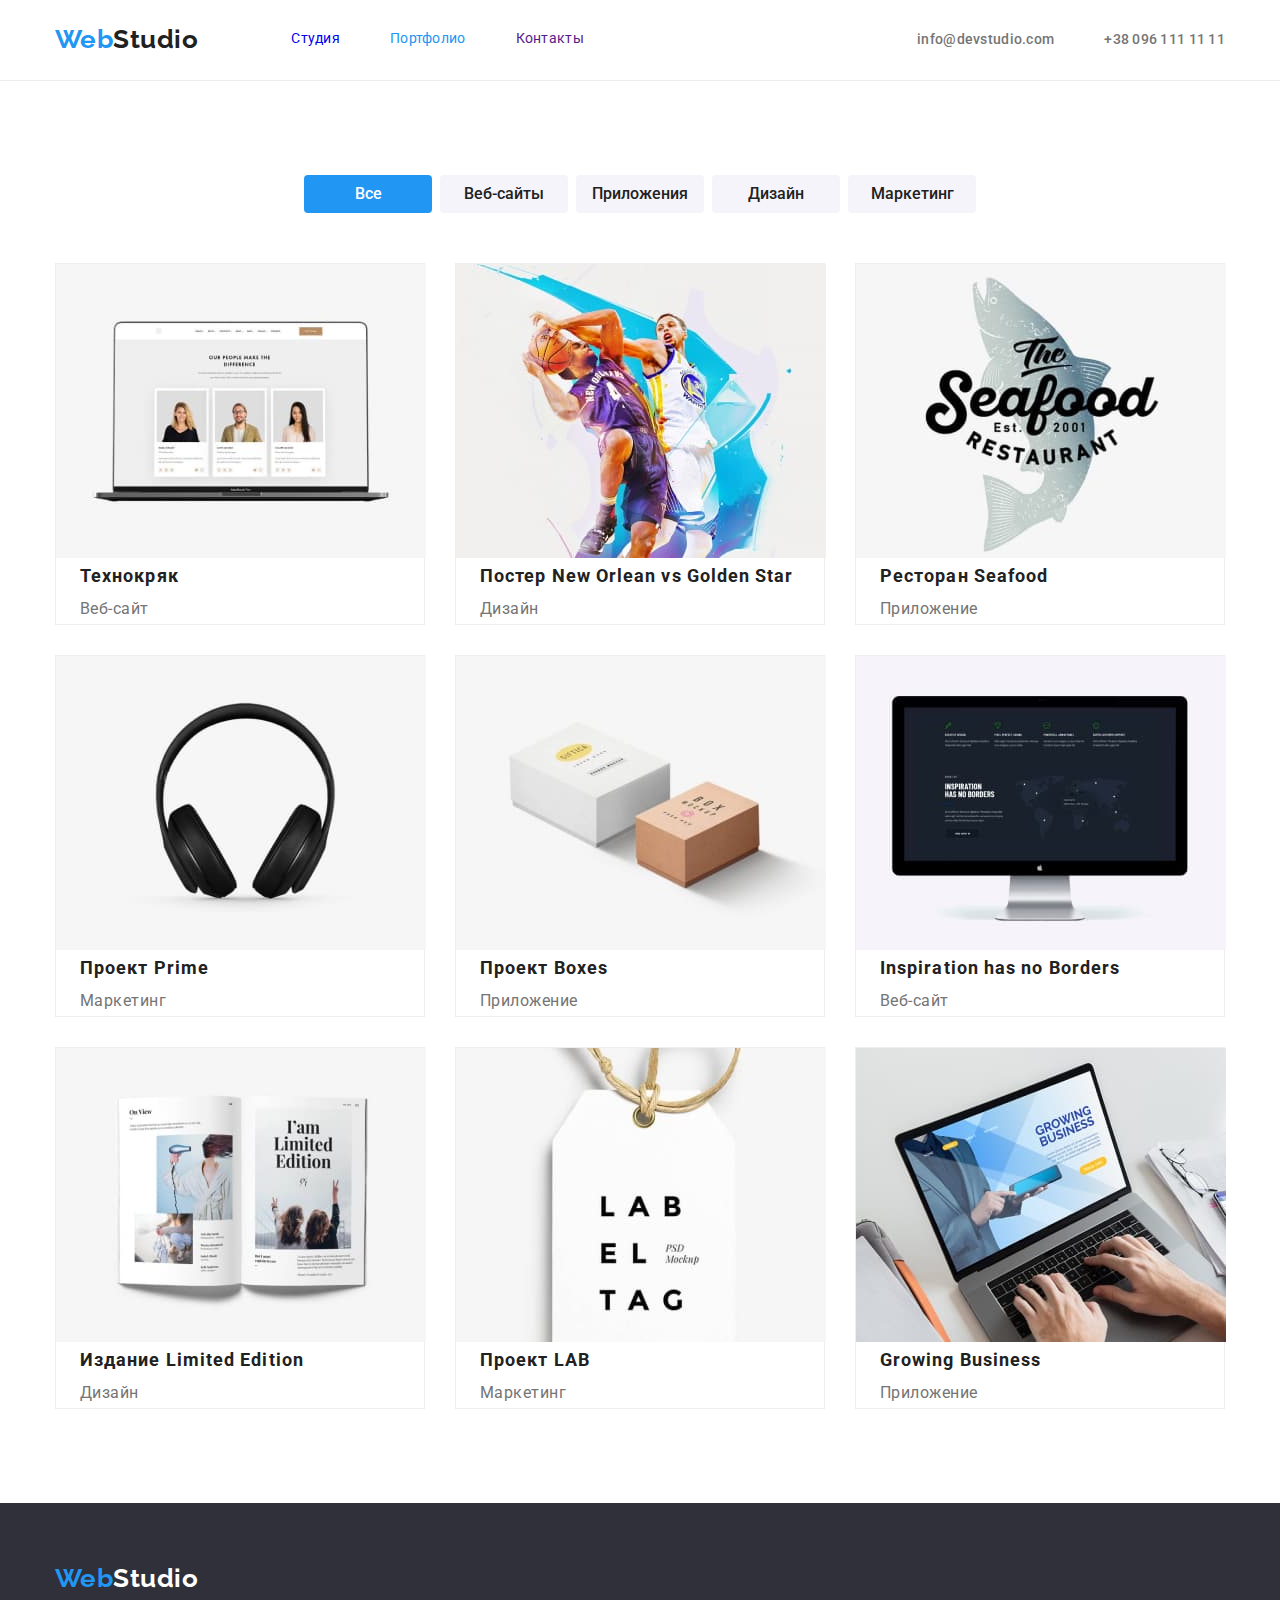
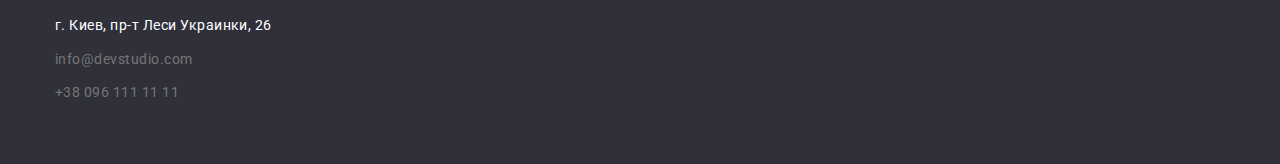
==== commit 9c1aa20b: "правки стилей" ====
--- a/portfolio.html
+++ b/portfolio.html
@@ -17,20 +17,20 @@
   </head>
   <body>
     <!--Шапка проекта-->
-    <header class="header" >
+    <header class="header">
       <div class="container header-container">
-        <nav class="site-nav">
-          <a class="logo link" href=""> <span class="logo-color">Web</span>Studio</a>
-          <ul class="site-list list">
-            <li><a class="site-link link" href="./index.html">Студия</a></li>
-            <li><a class="site-link current link" href="">Портфолио</a></li>
-            <li><a class="site-link link" href="">Контакты</a></li>
+        <nav class="site-nav ">
+          <a class="logo link " href="./index.html"> <span class="logo-color">Web</span>Studio</a>
+          <ul class="site-list list ">
+            <li class="nav-item"><a class="site-link  link" href="./index.html">Студия</a></li>
+            <li class="nav-item"><a class="site-link current link" href="">Портфолио</a></li>
+            <li class="nav-item"><a class="site-link link" href="">Контакты</a></li>
           </ul>
         </nav>
   
         <ul class="contact-list list">
-          <li><a a class="contact-link link" href="mailto:info@devstudio.com">info@devstudio.com</a></li>
-          <li><a a class="contact-link link" href="tel:+380961111111">+38 096 111 11 11</a></li>
+          <li class="contact-item" ><a class="contact-link link" href="mailto:info@devstudio.com">info@devstudio.com</a></li>
+          <li class="contact-item" ><a class="contact-link link" href="tel:+380961111111">+38 096 111 11 11</a></li>
         </ul>
       </div>
     </header>
@@ -38,81 +38,98 @@
     <main>
       <h1 hidden>Скрытый заголовок</h1>
         <section class="our-work">
-          <div class="container">
+          <div class="container ">
             <ul class="filter list">
-              <li><button  class="filter-btn current " type="button">Все</button></li>
-              <li><button class="filter-btn" type="button">Веб-сайты</button></li>
-              <li><button class="filter-btn" type="button">Приложения</button></li>
-              <li><button class="filter-btn" type="button">Дизайн</button></li>
-              <li><button class="filter-btn" type="button">Маркетинг</button></li>
+              <li class="filter-item"><button  class="filter-btn current " type="button">Все</button></li>
+              <li  class="filter-item"><button class="filter-btn" type="button">Веб-сайты</button></li>
+              <li  class="filter-item"><button class="filter-btn" type="button">Приложения</button></li>
+              <li  class="filter-item"><button class="filter-btn" type="button">Дизайн</button></li>
+              <li  class="filter-item"><button class="filter-btn" type="button">Маркетинг</button></li>
             </ul>
             <ul class="works-list list ">
               <li class="works-title">
               
                   <img src="./images/portfolio/technokryak.jpg"  alt="technokryak" width="370" height="294" />
+                <div class="text-position">
                   <h2 class="work-title">Технокряк</h2>
                   <p class="work-profession">Веб-сайт</p>
-                
+                </div> 
               </li>
               <li class="works-title">
                   <img
                     src="./images/portfolio/new-orlean-vs-golden-star-poster.jpg"
                     alt="new-orlean-poster" width="370" height="294" />
+                <div class="text-position">
                   <h2 class="work-title">Постер New Orlean vs Golden Star</h2>
                   <p class="work-profession">Дизайн</p>
+                </div> 
               </li>
               <li class="works-title">
                   <img
                     src="./images/portfolio/seafood-restaurant.jpg"
                     alt="seafood-restaurant" width="370" height="294" 
                   />
+                <div class="text-position">
                   <h2 class="work-title">Ресторан Seafood</h2>
                   <p class="work-profession">Приложение</p>
+                </div>
               </li>
               <li class="works-title">
                   <img
                     src="./images/portfolio/prime-project.jpg"
                     alt="prime-project" width="370" height="294" 
                   />
+                <div class="text-position">
                   <h2 class="work-title">Проект Prime</h2>
                   <p class="work-profession" >Маркетинг</p>
+                </div>
               </li>
               <li class="works-title">
                   <img
                     src="./images/portfolio/boxes-project.jpg"
                     alt="boxes-project" width="370" height="294" 
                   />
+                <div class="text-position">
                   <h2 class="work-title" >Проект Boxes</h2>
                   <p class="work-profession">Приложение</p>
+                </div>
               </li>
               <li class="works-title">
                   <img
                     src="./images/portfolio/inspiration-has-no-borders.jpg"
                     alt="inspiration-has-no-borders" width="370" height="294" 
                   />
+                <div class="text-position">
                   <h2 class="work-title" >Inspiration has no Borders</h2>
                   <p class="work-profession">Веб-сайт</p>
+                </div>
               </li>
               <li class="works-title">
                   <img
                     src="./images/portfolio/limited-edition.jpg"
                     alt="limited-edition" width="370" height="294" 
                   />
+                <div class="text-position">
                   <h2 class="work-title" >Издание Limited Edition</h2>
                   <p class="work-profession">Дизайн</p>
+                </div>
               </li>
               <li class="works-title">
                   <img src="./images/portfolio/lab-project.jpg" alt="lab-project" width="370" height="294" />
+                  <div class="text-position">
                   <h2 class="work-title">Проект LAB</h2>
                   <p class="work-profession">Маркетинг</p>
+                </div>
               </li>
               <li class="works-title">
                   <img
                     src="./images/portfolio/growing-business.jpg"
                     alt="growing-business" width="370" height="294" 
                   />
+                  <div class="text-position">
                   <h2 class="work-title">Growing Business</h2>
                   <p class="work-profession">Приложение</p>
+                </div>
               </li>
             </ul>
 
@@ -128,14 +145,12 @@
           <a class="address-link link"
             href="https://goo.gl/maps/BGYhrAwLSRzeAxM98"
             target="_blank"
-            rel="noopener noreferrer"
-            >г. Киев, пр-т Леси Украинки, 26</a
-          >
+            rel="noopener noreferrer">г. Киев, пр-т Леси Украинки, 26</a>
           <ul class="footer-list list">
-            <li>
+            <li class="footer-item">
               <a class="footer-link link" href="mailto:info@devstudio.com">info@devstudio.com</a>
             </li>
-            <li>
+            <li class="footer-item">
               <a class="footer-link link" href="tel:+380961111111">+38 096 111 11 11</a>
             </li>
           </ul>
--- a/css/style.css
+++ b/css/style.css
@@ -31,6 +31,10 @@
     margin-bottom: 0;
     padding-left: 0;
   }
+  
+  img {
+  display: block;
+  }
 
   .list{
     list-style: none;
@@ -57,16 +61,16 @@
 
 .site-list{
 display: flex;
-font-weight: 500;
 font-size: 14px;
 line-height: 1.14;
 letter-spacing: 0.02em;
 color: var(--secondary-text-color);
 }
 
-.site-link{
-  margin-right: 50px ;
-}
+.nav-item:not(:last-child){
+  margin-right: 50px;
+}
+
 
 
 .site-link:hover,
@@ -79,7 +83,6 @@
 }
 
 .contact-link {
-margin-right:50px ;
 font-weight: 500;
 font-size: 14px;
 line-height: 1.14;
@@ -87,6 +90,12 @@
 color: var( --primary-text-color );
 }
 
+.contact-item:not(:last-child){
+margin-right: 50px;
+}
+
+
+
 .contact-link:hover,
 .contact-link:focus {
 color: var(--accent-color);
@@ -103,14 +112,19 @@
   display: flex;
   align-items: center;
   margin-left: auto;
-}
+ }
 
 .header-container{
   display: flex;
   align-items: center;
-  margin-top:24px ;
-  margin-bottom:25px;
-  
+  padding-top:24px ;
+  padding-bottom:25px;
+ 
+  
+}
+
+.header{
+  border-bottom: 1px solid #ECECEC 
 }
 
 
@@ -159,19 +173,26 @@
 
 .features-list{
   display: flex;
-  align-items: center;
-  margin-top: 94px;
-
-}
-
-.features-paragraph {
-  
+  
+
+}
+
+.features-item:not(:last-child){
   margin-right: 30px;
 }
+
+.section-features{
+  padding-top: 94px;
+  padding-bottom: 47px;
+}
+
+
+
 
 /* Робочая секция */
 .section-title {
-margin-top: 94px;
+padding-top:47px;
+margin-bottom: 50px;
 font-weight: bold;
 font-size: 36px;
 line-height: 1.16;
@@ -183,20 +204,26 @@
   display: flex;
   align-items: center;
 }
-.work-title{
-  margin-right:30px ;
+
+/* .img-title{
+  padding-right:30px ;
+} */
+
+.img-title:not(:last-child){
+  padding-right:30px ;
+}
+
+
+
+
+/* Наша команда */
+
+.team-section{
+background-color:  var(--primary-bg-color-filter);
+}
+
+.title {
   margin-top: 30px;
-}
-
-
-/* Наша команда */
-
-.team-section{
-height: 648px;
-background-color:  var(--primary-bg-color-filter);
-}
-
-.title {
 font-weight: 500;
 font-size: 16px;
 line-height: 1.18;
@@ -205,6 +232,8 @@
 }
 
 .profession{
+margin-top: 10px;
+margin-bottom: 30px;
 font-size: 16px;
 line-height: 1.18;
 text-align: center;
@@ -223,23 +252,26 @@
 
 
 .team-list{
+  padding-bottom: 94px;
   display: flex;
   align-items: center;
 }
 
 
 .team-title{
+  border-radius: 0px 0px 4px 4px;
+  background-color: #ffffff;
   margin-right:30px ;
   margin-top: 50px;
 }
 
 
 
-
 /* Футер */
 .footer{
-  height: 252px;
-  background-color:  #2F303A;
+ padding-top: 60px;
+ padding-bottom:60px ;
+ background-color:  #2F303A;
 }
 
 .footer-logo{
@@ -284,6 +316,10 @@
 color: var(--primary-bg-color);
 }
 .filter-btn {
+width: 128px;
+height: 38px;
+border-radius: 4px ;
+border: none;  
 font-family: inherit;
 font-weight: 500;
 font-size: 16px;
@@ -295,6 +331,7 @@
 .filter-btn:hover,
 .filter-btn:focus{
   background-color: var(--accent-color);
+  color: #ffffff;
 }
 
 .work-title{
@@ -316,19 +353,66 @@
 
 
 .container{
-  width: 1200px;
-  margin-left:auto ;
-  margin-right: auto;
+ width: 1200px;
+ margin-left:auto ;
+ margin-right: auto;
+ padding-left: 15px;
+ padding-right: 15px;
+}
+
+.filter {
+  display: flex;
+  justify-content: center;
+  margin-bottom: 50px;
+}
+
+.filter-item:not(:last-child) {
+  margin-right: 8px;
+}
+  
+.works-list{
+  display: flex;
+  flex-wrap: wrap;
+  padding-bottom: 94px ;
  
 }
 
-.filter {
-  display: flex;
-  justify-content: center;
-  border-radius: 4px ;
-}
-
-.filter-btn {
-  border-radius: 10px ;
-  margin-right: 8px ;
+.works-title{
+width: 370px;
+margin-right: 30px;
+margin-bottom: 30px;
+border: 1px solid #EEEEEE;
+}
+
+.works-title:nth-child(3n){
+  margin-right: 0px;
+}
+
+.works-title:nth-last-child(-n + 3){
+  margin-bottom: 0px;
+}
+
+
+.our-work {
+  padding-top: 94px;
+}
+
+.text-position{
+  padding-left: 24px;
+  padding-right: 24px;
+}
+
+.address {
+  margin-top: 20px;
+  
+}
+
+.address-link{
+  margin-bottom: 9px;
+  display: block;
+}
+
+
+.footer-list .footer-item:not(:last-child){
+  margin-bottom: 9px;
 }